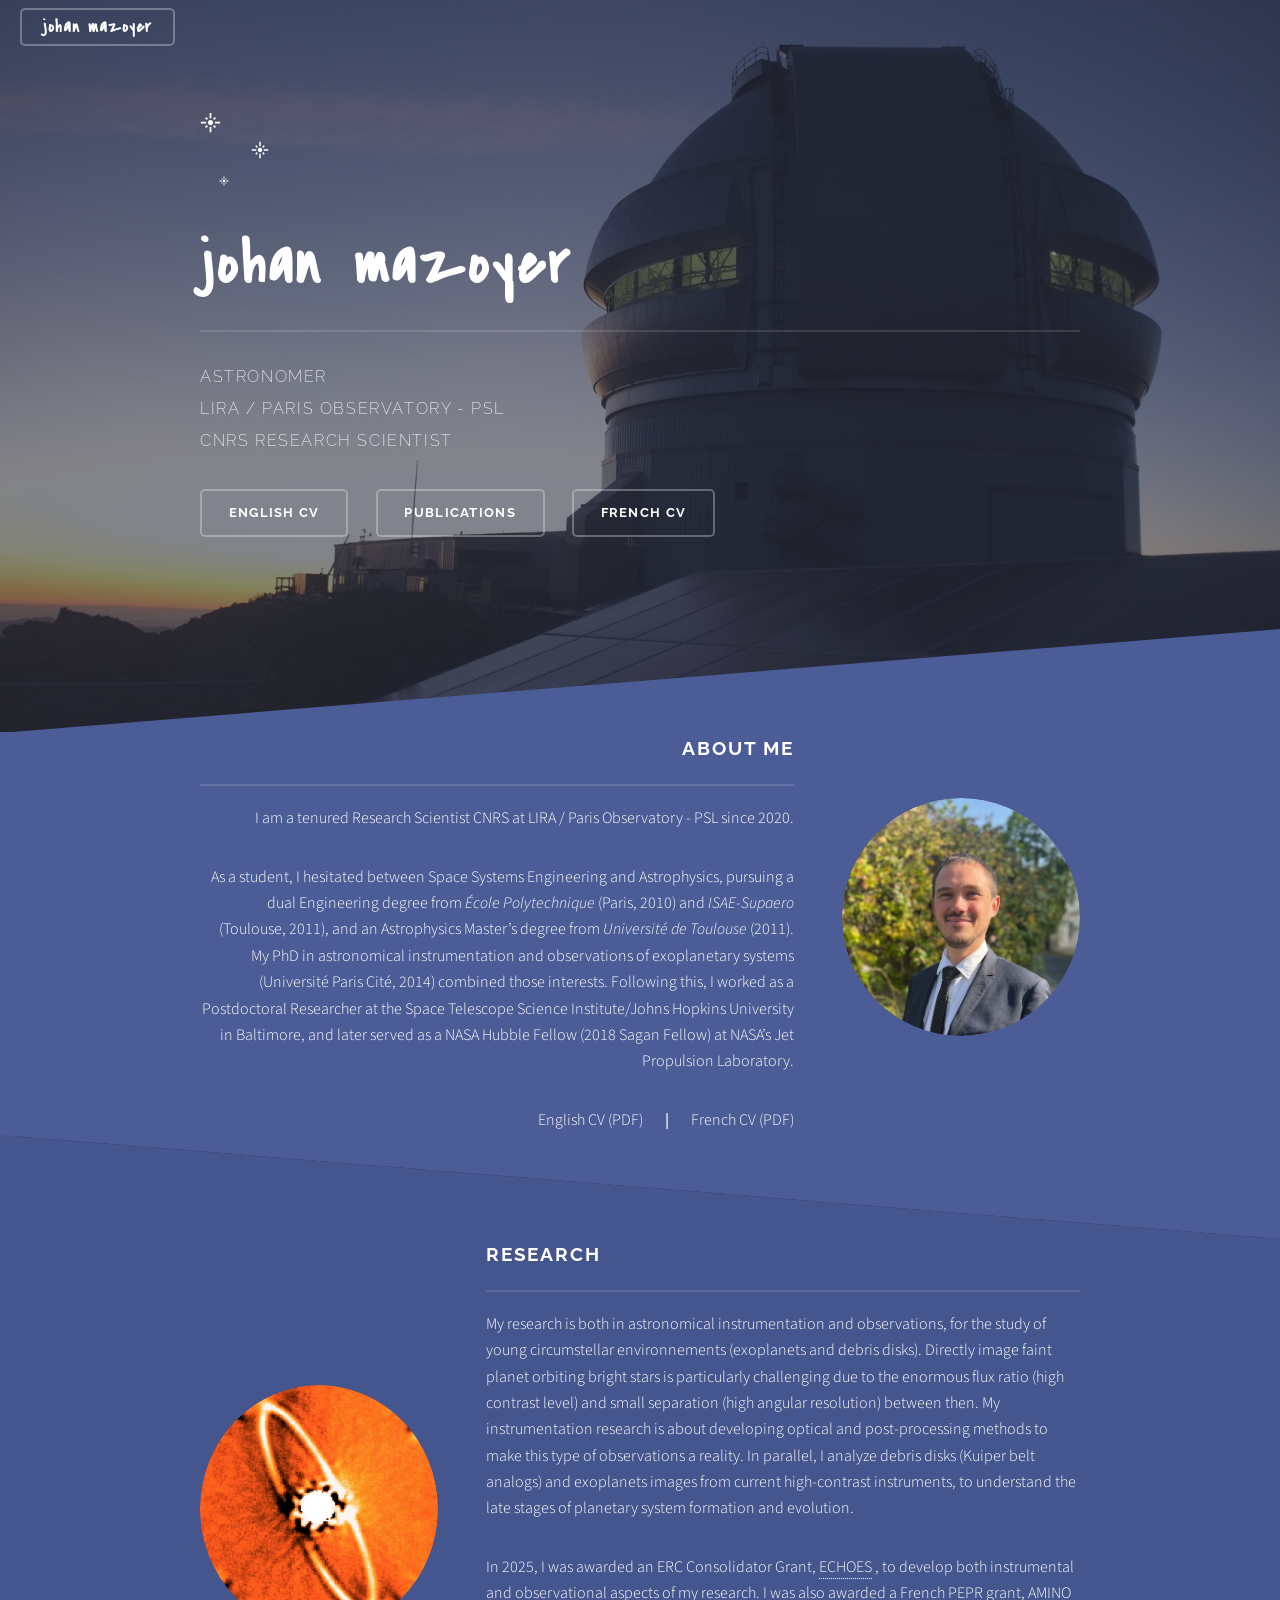
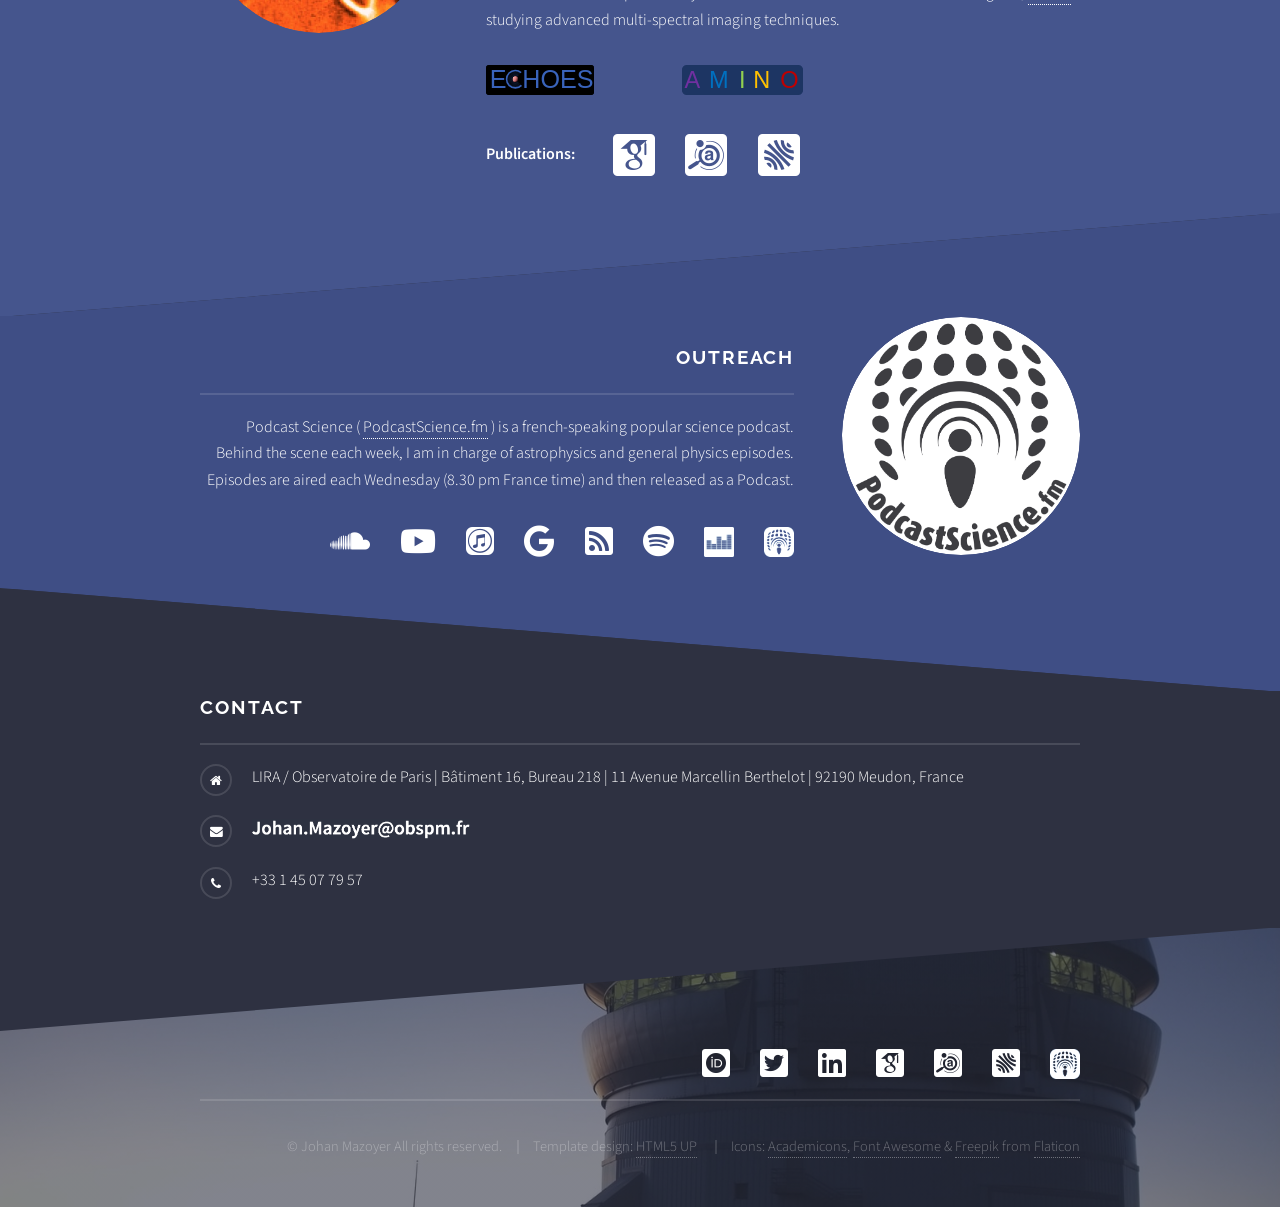
==== index.html @ 1e081226 "update" ====
<!DOCTYPE HTML>
<!--
	Solid State by HTML5 UP
	html5up.net | @ajlkn
	Free for personal and commercial use under the CCA 3.0 license (html5up.net/license)
-->
<html>
	<head>
		<title>Johan's personal page</title>
		<link rel="icon" href="images/icons/disk_icon_nice.png" type="image/x-icon" />
		<meta charset="utf-8" />
		<meta name="viewport" content="width=device-width, initial-scale=1, user-scalable=no" />
		<meta name="description" content="Researcher in astronomy and astronomical instrumentation. CNRS Scientist at Paris Observatory, France" />
		<link rel="stylesheet" href="assets/css/main.css" />
		<noscript><link rel="stylesheet" href="assets/css/noscript.css" /></noscript>

	</head>
	<body class="is-preload">


		<!-- Page Wrapper -->
			<div id="page-wrapper">

				<!-- Header -->
					<header id="header" class="alt">
						<h1><a onclick="topFunction();" class="button"> <sig>Johan Mazoyer</sig> </a></h1>
					</header>

				<!-- Banner -->
					<section id="banner">
						<div class="inner">
							<div class="logo">
								<img src="images/icons/flare.svg" height="21px"></br>
								<span style="display:inline-block; width: 3em;"></span>
								<img src="images/icons/flare.svg" height="18px"></br>
								<span style="display:inline-block; width: 1em;"></span>
								<img src="images/icons/flare.svg" height="10px"></br>
							</div>
							<h2><sig>Johan Mazoyer</sig></h2>
							<p>Astronomer</br>
							LIRA / Paris Observatory - PSL</br>
							CNRS Research Scientist</a>
							</br>
							</br>
							<a href="CV_publi_website/CV_publi_Mazoyer_en.pdf" class="button">English CV</a>
							<span style="display:inline-block; width: 1em;"></span>
							<a href="https://ui.adsabs.harvard.edu/search/fq=%7B!type%3Daqp%20v%3D%24fq_database%7D&fq=%7B!type%3Daqp%20v%3D%24fq_bibstem_facet%7D&fq_bibstem_facet=(*%3A*%20NOT%20bibstem_facet%3A%22AAS%22%20NOT%20bibstem_facet%3A%22EPSC%22%20NOT%20bibstem_facet%3A%22ESS%22%20NOT%20bibstem_facet%3A%22LPICo%22)&fq_database=database%3A%20(astronomy%20or%20physics)&q=pubdate%3A%5B2011-01%20TO%209999-12%5D%20author%3A(%22Mazoyer%2C%20Johan%22)&sort=date%20desc%2C%20bibcode%20desc&p_=0" class="button" target="_blank">Publications</a>
							<span style="display:inline-block; width: 1em;"></span>
							<a href="CV_publi_website/CV_publi_Mazoyer_fr.pdf" class="button">French CV</a>
							</br></br>
							</p>
						</div>
						<div class="arrow"><div id="testappear"><p><i class="fa fa-angle-down fa-2x" aria-hidden="true"></i></p></div></div>
						<!-- <div class="arrow"><i class="fa fa-angle-down fa-2x" aria-hidden="true"></i></div> -->
					</section>

				<!-- Wrapper -->
					<section id="wrapper">

						<!-- One -->
							<section id="one" class="wrapper spotlight style1">
								<div class="inner">
									<div class="image" target="_blank"><img src="images/me.jpg" alt="" /></div>
									<div class="content">
										<h2 class="major">About Me</h2>
										<p>	I am a tenured Research Scientist CNRS at LIRA
											/ Paris Observatory - PSL </em> since 2020. 

										<p> As a student, I hesitated between Space Systems Engineering and Astrophysics, pursuing a dual Engineering degree from <em>École Polytechnique</em> (Paris, 2010) and <em>ISAE-Supaero</em> (Toulouse, 2011), 
											and an Astrophysics Master’s degree from <em>Université de Toulouse</em> (2011).
											My PhD in astronomical instrumentation and observations of exoplanetary systems (Université Paris Cité, 2014) combined those interests. 
											Following this, I worked as a Postdoctoral Researcher at the Space Telescope Science Institute/Johns Hopkins University in Baltimore, 
											and later served as a NASA Hubble Fellow (2018 Sagan Fellow) at NASA’s Jet Propulsion Laboratory.</p>
										</p>
											
										<a href="CV_publi_website/CV_publi_Mazoyer_en.pdf"> English CV (PDF)</a> <span style="display:inline-block; width: 1em;"></span>
										<strong>|</strong>
										<span style="display:inline-block; width: 1em;"></span> <a href="CV_publi_website/CV_publi_Mazoyer_fr.pdf"> French CV (PDF)</a>
										 <!--<a href="CV_publi_website/CV_Mazoyer.pdf" class="special"> English CV (PDF)</a>
										 <a href="CV_publi_website/CV_Mazoyer_FR.pdf" class="special"> French CV (PDF)</a>-->

									</div>
								</div>
							</section>

						<!-- Two -->
							<section id="two" class="wrapper alt spotlight style2">
								<div class="inner">
									<div class="image"><img src="images/hr4796.jpg" alt="" /></div>
									<div class="content">
										<h2 class="major">Research</h2>
										<p>My research is both in astronomical instrumentation and observations, 
											for the study of young circumstellar environnements (exoplanets and debris disks). 
											Directly image faint planet orbiting bright stars is particularly challenging due to the 
										 	enormous flux ratio (high contrast level) and small separation (high angular resolution) between then.
											My instrumentation research is about developing optical and post-processing 
											methods to make this type of observations a reality. In parallel, I analyze debris disks
											(Kuiper belt analogs) and exoplanets images from current high-contrast instruments,
											to understand the late stages of planetary system formation and evolution. </p>

										<p>In 2025, I was awarded an ERC Consolidator Grant, <a href="https://lira.obspm.fr/erc-echoes" target="_blank"><u class="dotted">ECHOES</u></a> , to develop both instrumental and 
											observational aspects of my research. I was also awarded a French PEPR grant, <a href="https://pepr-origins.fr/en/projet/advanced-multi-spectral-imaging-using-novel-wavefront-sensors-with-optical-photon-counting-detectors-amino-2/" target="_blank"><u class="dotted">AMINO</u></a>  studying advanced multi-spectral imaging techniques.</p>
										<p>
										<a href="https://lira.obspm.fr/erc-echoes/" target="_blank">
													<div id="cf">
														<img class="bottom" src="images/icons/echoes_transparent.svg" height="30" />
														<img class="top" src="images/icons/echoes.svg" height="30" />
													</div>
										</a>
										<span style="display:inline-block; width: 10em;"></span>
										<a href="https://pepr-origins.fr/en/projet/advanced-multi-spectral-imaging-using-novel-wavefront-sensors-with-optical-photon-counting-detectors-amino-2/" target="_blank">
													<div id="cf">
														<img class="bottom" src="images/icons/AMINO_transparent.svg" height="30" />
														<img class="top" src="images/icons/AMINO.svg" height="30" />
													</div>
										</a>
										</p>
										<b>Publications:</b>
										<span style="display:inline-block; width: 2em;"></span>
										<a class="ai ai-google-scholar-square ai-3x" style=" vertical-align: middle;"
										href="https://scholar.google.com/citations?hl=en&user=Jks1NsAAAAAJ&pagesize=200&view_op=list_works&sortby=pubdate"
										target="_blank"></a>
										<span style="display:inline-block; width: 1.5em;"></span>
										<a class="ai ai-ads-square ai-3x" style=" vertical-align: middle;"
										href="https://ui.adsabs.harvard.edu/search/fq=%7B!type%3Daqp%20v%3D%24fq_database%7D&fq=%7B!type%3Daqp%20v%3D%24fq_bibstem_facet%7D&fq_bibstem_facet=(*%3A*%20NOT%20bibstem_facet%3A%22AAS%22%20NOT%20bibstem_facet%3A%22EPSC%22%20NOT%20bibstem_facet%3A%22ESS%22%20NOT%20bibstem_facet%3A%22LPICo%22)&fq_database=database%3A%20(astronomy%20or%20physics)&q=pubdate%3A%5B2011-01%20TO%209999-12%5D%20author%3A(%22Mazoyer%2C%20Johan%22)&sort=date%20desc%2C%20bibcode%20desc&p_=0"
										target="_blank"></a>
										<span style="display:inline-block; width: 1.6em;"></span>
										<a class="ai ai-hal-square ai-3x" style=" vertical-align: middle;"
										href="https://cv.hal.science/jmazoyer"
										target="_blank"></a>
										<!-- <a class="fa fa-file-pdf-o fa-3x" style=" vertical-align: middle;"
										href="my_procs.html"
										target="_blank"></a> -->
										</p>
									</div>
								</div>
							</section>

						<!-- Three -->
							<section id="three" class="wrapper spotlight style3">
								<div class="inner">
									<div class="image"><img src="images/round_logo_whitebakgd.png" alt="" /></div>
									<div class="content">
										<h2 class="major">Outreach</h2>
										<p>Podcast Science ( <a href="https://www.podcastscience.fm/" target="_blank"><u class="dotted">PodcastScience.fm</u></a> )
											is a french-speaking popular science podcast.
											Behind the scene each week, I am in charge of
											astrophysics and general physics episodes. Episodes are
											aired each Wednesday (8.30 pm France time) and
											then released as a Podcast. </p>
												<a class="fab fa-soundcloud fa-2x" href="https://soundcloud.com/podcastscience" target="_blank"> </a>
												<div class="horizontalgap"></div>
												<a class="fab fa-youtube fa-2x" href="https://www.youtube.com/user/podcastscience/" target="_blank"> </a>
												<div class="horizontalgap"></div>
												<a class="fab fa-itunes fa-2x" href="https://itunes.apple.com/fr/podcast/podcast-science/id389424805" target="_blank"> </a>
												<div class="horizontalgap"></div>
												<a class="fab fa-google fa-2x" href="https://www.google.com/podcasts?feed=aHR0cDovL2ZlZWRzLmZlZWRidXJuZXIuY29tL1BvZGNhc3RTY2llbmNl" target="_blank"> </a>
												<div class="horizontalgap"></div>
												<a class="fa fa-rss-square fa-2x" href="https://feeds.feedburner.com/PodcastScience" target="_blank"> </a>
												<div class="horizontalgap"></div>
												<a class="fab fa-spotify fa-2x" href="https://open.spotify.com/show/57RdNQvczwmNzfNKZL38BK" target="_blank"> </a>
												<div class="horizontalgap"></div>
												<a href="https://www.deezer.com/us/show/2154172" target="_blank">
													<div id="cf">
														<img class="bottom" src="images/icons/deezer-logo_trans_and_blue.png" height="30" />
														<img class="top" src="images/icons/deezer-logo_trans_and_white.png" height="30" />
													</div>
												</a>
												<div class="horizontalgap"></div>
												<a href="https://www.podcastscience.fm/" target="_blank">
													<div id="cf">
														<img class="bottom" src="images/icons/podcastscience_roundsquare_trans_and_blue.png" height="30" />
														<img class="top" src="images/icons/podcastscience_roundsquare_trans_and_white.png" height="30" />
													</div>
												</a>

									</div>
								</div>
							</section>

						<!-- Four -->
							<section id="four" class="wrapper alt style1">
								<div class="inner">
									<h2 class="major">Contact</h2>
									<ul class="contact">
										<li class="fa-home">
											LIRA / Observatoire de Paris |
											Bâtiment 16, Bureau 218 |
											11 Avenue Marcellin Berthelot |
											92190 Meudon, France
										</li>
										<li class="fa-envelope"><span style="display:inline-block; margin-left: -0.01em; margin-top: 0.28em;">
											<img class="top" src="images/icons/myaddress_obspm.png" height="20" />
										</li>
										<li class="fa-phone" style=" margin-top: 1.2em;">+33 1 45 07 79 57</li>
									</ul>
								</div>
							</section>

					</section>

				<!-- Footer -->
					<section id="footer">
						<div class="inner">
							<div>
								<a class="ai ai-orcid-square ai-2x" href="https://orcid.org/0000-0002-9133-3091" target="_blank"></a>
								<div class="horizontalgap"></div>
								<!-- <a class="ai ai-researchgate-square ai-2x" href="https://www.researchgate.net/profile/Johan_Mazoyer" target="_blank"></a>
								<div class="horizontalgap"></div> -->
								<a class="fab fa-twitter-square fa-2x" href="https://twitter.com/_Dr_Maz_" target="_blank"></a>
								<div class="horizontalgap"></div>
								<a class="fab fa-linkedin fa-2x" href="https://www.linkedin.com/in/johan-mazoyer-b128a328/" target="_blank"></a>
								<div class="horizontalgap"></div>
								<a class="ai ai-google-scholar-square ai-2x" href="https://scholar.google.com/citations?hl=en&user=Jks1NsAAAAAJ&pagesize=200&view_op=list_works&sortby=pubdate" target="_blank"></a>
								<div class="horizontalgap"></div>
								<a class="ai ai-ads-square ai-2x" href="https://ui.adsabs.harvard.edu/search/fq=%7B!type%3Daqp%20v%3D%24fq_database%7D&fq_database=database%3A%20(astronomy%20or%20physics)&q=pubdate%3A%5B2011-01%20TO%209999-12%5D%20author%3A(%22Mazoyer%2C%20Johan%22)&sort=date%20desc%2C%20bibcode%20desc" target="_blank"></a>
								<div class="horizontalgap"></div>
								<a class="ai ai-hal-square ai-2x" href="https://cv.hal.science/jmazoyer" target="_blank"></a>
								<div class="horizontalgap"></div>
								<a href="https://www.podcastscience.fm/" target="_blank">
														<div id="cf">
															<img class="bottom" src="images/icons/podcastscience_roundsquare_trans_and_blue.png" height="30" />
															<img class="top" src="images/icons/podcastscience_roundsquare_trans_and_white.png" height="30" />
														</div>
								</a>
							</div>
							<ul class="copyright">
								<li>&copy; Johan Mazoyer All rights reserved.</li><li>Template design: <a href="https://html5up.net" target="_blank"><u class="dotted">HTML5 UP</u></a></li>
								<li>Icons: <a href="https://jpswalsh.github.io/academicons/" target="_blank"><u class="dotted">Academicons</u></a>,
								<a href="http://fontawesome.io" target="_blank"><u class="dotted">Font Awesome</u></a>  &
								<a href="http://www.freepik.com" target="_blank"><u class="dotted">Freepik</u></a> from <a href="https://www.flaticon.com/" target="_blank"><u class="dotted">Flaticon</u></a></li>

							</ul>
						</div>
					</section>

			</div>

		<!-- Scripts -->
			<script src="assets/js/jquery.min.js"></script>
			<script src="assets/js/jquery.scrollex.min.js"></script>
			<script src="assets/js/browser.min.js"></script>
			<script src="assets/js/breakpoints.min.js"></script>
			<script src="assets/js/util.js"></script>
			<script src="assets/js/main.js"></script>

			<noscript id="deferred-styles">
				<link href='https://fonts.googleapis.com/css?family=Covered+By+Your+Grace' rel='stylesheet' type='text/css'>
				<link href='https://fonts.googleapis.com/css?family=Raleway:200,700|Source+Sans+Pro:300,600,300italic,600italic' rel='stylesheet' type='text/css'>
				<link rel="stylesheet" href="https://use.fontawesome.com/releases/v5.3.1/css/all.css" integrity="sha384-mzrmE5qonljUremFsqc01SB46JvROS7bZs3IO2EmfFsd15uHvIt+Y8vEf7N7fWAU" crossorigin="anonymous">
				<link rel="stylesheet" href="assets/css/academicons.min.css"/>
			</noscript>
			<script>
				var loadDeferredStyles = function() {
				var addStylesNode = document.getElementById("deferred-styles");
				var replacement = document.createElement("div");
				replacement.innerHTML = addStylesNode.textContent;
				document.body.appendChild(replacement);
				addStylesNode.parentElement.removeChild(addStylesNode);
				};
				var raf = window.requestAnimationFrame || window.mozRequestAnimationFrame ||
				window.webkitRequestAnimationFrame || window.msRequestAnimationFrame;
				if (raf) raf(function() { window.setTimeout(loadDeferredStyles, 0); });
				else window.addEventListener('load', loadDeferredStyles);

				$(window).scroll(function(){
    			$(".arrow").css("opacity", 1 - $(window).scrollTop() / 180);
  				//250 is fade pixels
  				});
				$("#testappear p").addClass("load");
		  </script>


	</body>
</html>
---- assets/css/main.css ----
@import url(font-awesome.min.css);

/*
	Solid State by HTML5 UP
	html5up.net | @ajlkn
	Free for personal and commercial use under the CCA 3.0 license (html5up.net/license)
*/

html, body, div, span, applet, object,
iframe, h1, h2, h3, h4, h5, h6, p, blockquote,
pre, a, abbr, acronym, address, big, cite,
code, del, dfn, em, img, ins, kbd, q, s, samp,
small, strike, strong, sub, sup, tt, var, b,
u, i, center, dl, dt, dd, ol, ul, li, fieldset,
form, label, legend, table, caption, tbody,
tfoot, thead, tr, th, td, article, aside,
canvas, details, embed, figure, figcaption,
footer, header, hgroup, menu, nav, output, ruby,
section, summary, time, mark, audio, video {
	margin: 0;
	padding: 0;
	border: 0;
	font-size: 100%;
	font: inherit;
	vertical-align: baseline;}

article, aside, details, figcaption, figure,
footer, header, hgroup, menu, nav, section {
	display: block;}

body {
	line-height: 1;
}

ol, ul {
	list-style: none;
}

blockquote, q {
	quotes: none;
}

	blockquote:before, blockquote:after, q:before, q:after {
		content: '';
		content: none;
	}

table {
	border-collapse: collapse;
	border-spacing: 0;
}

body {
	-webkit-text-size-adjust: none;
}

mark {
	background-color: transparent;
	color: inherit;
}

input::-moz-focus-inner {
	border: 0;
	padding: 0;
}

input, select, textarea {
	-moz-appearance: none;
	-webkit-appearance: none;
	-ms-appearance: none;
	appearance: none;
}

/* Basic */

	@-ms-viewport {
		width: device-width;
	}

	body {
		-ms-overflow-style: scrollbar;
	}

	@media screen and (max-width: 480px) {

		html, body {
			min-width: 320px;
		}

	}

	html {
		box-sizing: border-box;
	}

	*, *:before, *:after {
		box-sizing: inherit;
	}

	body {
		background-color: #2e3141;
		background-image: linear-gradient(to top, rgba(46, 49, 65, 0.6), rgba(46, 49, 65, 0.6)), url("../../images/bg.jpg");
		background-size: auto, cover;
		background-attachment: fixed, fixed;
		background-position: center, center;
	}

		body.is-preload *, body.is-preload *:before, body.is-preload *:after {
			-moz-animation: none !important;
			-webkit-animation: none !important;
			-ms-animation: none !important;
			animation: none !important;
			-moz-transition: none !important;
			-webkit-transition: none !important;
			-ms-transition: none !important;
			transition: none !important;
		}

/* Type */

	body, input, select, textarea {
		color: #ffffff;
		font-family: "Source Sans Pro", Helvetica, sans-serif;
		font-size: 16.5pt;
		font-weight: 300;
		line-height: 1.65;
	}

		@media screen and (max-width: 1680px) {

			body, input, select, textarea {
				font-size: 13pt;
			}

		}

		@media screen and (max-width: 1280px) {

			body, input, select, textarea {
				font-size: 12pt;
			}

		}

		@media screen and (max-width: 980px) {

			body, input, select, textarea {
				font-size: 12pt;
			}

		}

		@media screen and (max-width: 736px) {

			body, input, select, textarea {
				font-size: 12pt;
			}

		}

		@media screen and (max-width: 480px) {

			body, input, select, textarea {
				font-size: 12pt;
			}

		}

	a {
		moz-transition: color 0.2s ease-in-out, border-bottom-color 0.2s ease-in-out;
		-webkit-transition: color 0.2s ease-in-out, border-bottom-color 0.2s ease-in-out;
		-ms-transition: color 0.2s ease-in-out, border-bottom-color 0.2s ease-in-out;
		/*-border-bottom: dotted 1px rgba(255, 255, 255, 0.35);*/
		transition: color 0.2s ease-in-out, border-bottom-color 0.2s ease-in-out;
		color: #ffffff;
		text-decoration: none;
	}
	
		u.dotted{
		border-bottom: dotted 1px;
		text-decoration: none; 
		}
		
		a:hover {
			border-bottom-color: transparent;
			color: #4073a8 !important;
		}

		a.special:not(.button) {
			text-decoration: none;
			border-bottom: 0;
			display: block;
			font-family: Raleway, Helvetica, sans-serif;
			font-size: 0.8em;
			font-weight: 700;
			letter-spacing: 0.1em;
			margin: 0 0 2em 0;
			text-transform: uppercase;
		}

			a.special:not(.button):before {
				-moz-osx-font-smoothing: grayscale;
				-webkit-font-smoothing: antialiased;
				font-family: FontAwesome;
				font-style: normal;
				font-weight: normal;
				text-transform: none !important;
			}

			a.special:not(.button):before {
				-moz-transition: background-color 0.2s ease-in-out;
				-webkit-transition: background-color 0.2s ease-in-out;
				-ms-transition: background-color 0.2s ease-in-out;
				transition: background-color 0.2s ease-in-out;
				border-radius: 100%;
				border: solid 2px rgba(255, 255, 255, 0.125);
				content: '\f0c6';
				display: inline-block;
				font-size: 1.25em;
				height: 2em;
				line-height: 1.65em;
				margin-right: 0.85em;
				text-align: center;
				text-indent: 0.15em;
				vertical-align: middle;
				width: 2em;
			}

			a.special:not(.button):hover:before {
				background-color: rgba(255, 255, 255, 0.025);
			}

			a.special:not(.button):active:before {
				background-color: rgba(255, 255, 255, 0.075);
			}

	strong, b {
		color: #ffffff;
		font-weight: 600;
	}

	em, i {
		font-style: italic;
	}

	p {
		margin: 0 0 2em 0;
	}

	h1, h2, h3, h4, h5, h6 {
		color: #ffffff;
		font-family: Raleway, Helvetica, sans-serif;
		font-weight: 700;
		letter-spacing: 0.1em;
		margin: 0 0 1em 0;
		text-transform: uppercase;
	}

		h1 a, h2 a, h3 a, h4 a, h5 a, h6 a {
			color: inherit;
			text-decoration: none;
			border-bottom: 0;
		}

		h1 span, h2 span, h3 span, h4 span, h5 span, h6 span {
			font-weight: 200;
		}

		h1.major, h2.major, h3.major, h4.major, h5.major, h6.major {
			padding-bottom: 1em;
			border-bottom: solid 2px rgba(255, 255, 255, 0.125);
		}

	h2 {
		font-size: 1.2em;
	}

	h3 {
		font-size: 0.9em;
	}

	h4 {
		font-size: 0.7em;
	}

	h5 {
		font-size: 0.7em;
	}

	h6 {
		font-size: 0.7em;
	}
	
sig {
  text-transform: lowercase;
  font-family: 'Covered By Your Grace', cursive;
  font-size: 1.7em;
  -moz-osx-font-smoothing: grayscale;
  -webkit-font-smoothing: antialiased;
}

	@media screen and (max-width: 736px) {

		h2 {
			font-size: 1em;
		}

		h3 {
			font-size: 0.8em;
		}

	}

	sub {
		font-size: 0.8em;
		position: relative;
		top: 0.5em;
	}

	sup {
		font-size: 0.8em;
		position: relative;
		top: -0.5em;
	}

	blockquote {
		border-left: solid 4px rgba(255, 255, 255, 0.125);
		font-style: italic;
		margin: 0 0 2em 0;
		padding: 0.5em 0 0.5em 2em;
	}

	code {
		background: rgba(255, 255, 255, 0.025);
		border-radius: 5px;
		border: solid 2px rgba(255, 255, 255, 0.125);
		font-family: "Courier New", monospace;
		font-size: 0.9em;
		margin: 0 0.25em;
		padding: 0.25em 0.65em;
	}

	pre {
		-webkit-overflow-scrolling: touch;
		font-family: "Courier New", monospace;
		font-size: 0.9em;
		margin: 0 0 2em 0;
	}

		pre code {
			display: block;
			line-height: 1.75em;
			padding: 1em 1.5em;
			overflow-x: auto;
		}

	hr {
		border: 0;
		border-bottom: solid 2px rgba(255, 255, 255, 0.125);
		margin: 2.5em 0;
	}

		hr.major {
			margin: 4em 0;
		}

	.align-left {
		text-align: left;
	}

	.align-center {
		text-align: center;
	}

	.align-right {
		text-align: right;
	}

/* Row */

	.row {
		display: flex;
		flex-wrap: wrap;
		box-sizing: border-box;
		align-items: stretch;
	}

		.row > * {
			box-sizing: border-box;
		}

		.row.gtr-uniform > * > :last-child {
			margin-bottom: 0;
		}

		.row.aln-left {
			justify-content: flex-start;
		}

		.row.aln-center {
			justify-content: center;
		}

		.row.aln-right {
			justify-content: flex-end;
		}

		.row.aln-top {
			align-items: flex-start;
		}

		.row.aln-middle {
			align-items: center;
		}

		.row.aln-bottom {
			align-items: flex-end;
		}

		.row > .imp {
			order: -1;
		}

		.row > .col-1 {
			width: 8.3333333333%;
		}

		.row > .off-1 {
			margin-left: 8.3333333333%;
		}

		.row > .col-2 {
			width: 16.6666666667%;
		}

		.row > .off-2 {
			margin-left: 16.6666666667%;
		}

		.row > .col-3 {
			width: 25%;
		}

		.row > .off-3 {
			margin-left: 25%;
		}

		.row > .col-4 {
			width: 33.3333333333%;
		}

		.row > .off-4 {
			margin-left: 33.3333333333%;
		}

		.row > .col-5 {
			width: 41.6666666667%;
		}

		.row > .off-5 {
			margin-left: 41.6666666667%;
		}

		.row > .col-6 {
			width: 50%;
		}

		.row > .off-6 {
			margin-left: 50%;
		}

		.row > .col-7 {
			width: 58.3333333333%;
		}

		.row > .off-7 {
			margin-left: 58.3333333333%;
		}

		.row > .col-8 {
			width: 66.6666666667%;
		}

		.row > .off-8 {
			margin-left: 66.6666666667%;
		}

		.row > .col-9 {
			width: 75%;
		}

		.row > .off-9 {
			margin-left: 75%;
		}

		.row > .col-10 {
			width: 83.3333333333%;
		}

		.row > .off-10 {
			margin-left: 83.3333333333%;
		}

		.row > .col-11 {
			width: 91.6666666667%;
		}

		.row > .off-11 {
			margin-left: 91.6666666667%;
		}

		.row > .col-12 {
			width: 100%;
		}

		.row > .off-12 {
			margin-left: 100%;
		}

		.row.gtr-0 {
			margin-top: 0;
			margin-left: 0em;
		}

			.row.gtr-0 > * {
				padding: 0 0 0 0em;
			}

			.row.gtr-0.gtr-uniform {
				margin-top: 0em;
			}

				.row.gtr-0.gtr-uniform > * {
					padding-top: 0em;
				}

		.row.gtr-25 {
			margin-top: 0;
			margin-left: -0.4375em;
		}

			.row.gtr-25 > * {
				padding: 0 0 0 0.4375em;
			}

			.row.gtr-25.gtr-uniform {
				margin-top: -0.4375em;
			}

				.row.gtr-25.gtr-uniform > * {
					padding-top: 0.4375em;
				}

		.row.gtr-50 {
			margin-top: 0;
			margin-left: -0.875em;
		}

			.row.gtr-50 > * {
				padding: 0 0 0 0.875em;
			}

			.row.gtr-50.gtr-uniform {
				margin-top: -0.875em;
			}

				.row.gtr-50.gtr-uniform > * {
					padding-top: 0.875em;
				}

		.row {
			margin-top: 0;
			margin-left: -1.75em;
		}

			.row > * {
				padding: 0 0 0 1.75em;
			}

			.row.gtr-uniform {
				margin-top: -1.75em;
			}

				.row.gtr-uniform > * {
					padding-top: 1.75em;
				}

		.row.gtr-150 {
			margin-top: 0;
			margin-left: -2.625em;
		}

			.row.gtr-150 > * {
				padding: 0 0 0 2.625em;
			}

			.row.gtr-150.gtr-uniform {
				margin-top: -2.625em;
			}

				.row.gtr-150.gtr-uniform > * {
					padding-top: 2.625em;
				}

		.row.gtr-200 {
			margin-top: 0;
			margin-left: -3.5em;
		}

			.row.gtr-200 > * {
				padding: 0 0 0 3.5em;
			}

			.row.gtr-200.gtr-uniform {
				margin-top: -3.5em;
			}

				.row.gtr-200.gtr-uniform > * {
					padding-top: 3.5em;
				}

		@media screen and (max-width: 1680px) {

			.row {
				display: flex;
				flex-wrap: wrap;
				box-sizing: border-box;
				align-items: stretch;
			}

				.row > * {
					box-sizing: border-box;
				}

				.row.gtr-uniform > * > :last-child {
					margin-bottom: 0;
				}

				.row.aln-left {
					justify-content: flex-start;
				}

				.row.aln-center {
					justify-content: center;
				}

				.row.aln-right {
					justify-content: flex-end;
				}

				.row.aln-top {
					align-items: flex-start;
				}

				.row.aln-middle {
					align-items: center;
				}

				.row.aln-bottom {
					align-items: flex-end;
				}

				.row > .imp-xlarge {
					order: -1;
				}

				.row > .col-1-xlarge {
					width: 8.3333333333%;
				}

				.row > .off-1-xlarge {
					margin-left: 8.3333333333%;
				}

				.row > .col-2-xlarge {
					width: 16.6666666667%;
				}

				.row > .off-2-xlarge {
					margin-left: 16.6666666667%;
				}

				.row > .col-3-xlarge {
					width: 25%;
				}

				.row > .off-3-xlarge {
					margin-left: 25%;
				}

				.row > .col-4-xlarge {
					width: 33.3333333333%;
				}

				.row > .off-4-xlarge {
					margin-left: 33.3333333333%;
				}

				.row > .col-5-xlarge {
					width: 41.6666666667%;
				}

				.row > .off-5-xlarge {
					margin-left: 41.6666666667%;
				}

				.row > .col-6-xlarge {
					width: 50%;
				}

				.row > .off-6-xlarge {
					margin-left: 50%;
				}

				.row > .col-7-xlarge {
					width: 58.3333333333%;
				}

				.row > .off-7-xlarge {
					margin-left: 58.3333333333%;
				}

				.row > .col-8-xlarge {
					width: 66.6666666667%;
				}

				.row > .off-8-xlarge {
					margin-left: 66.6666666667%;
				}

				.row > .col-9-xlarge {
					width: 75%;
				}

				.row > .off-9-xlarge {
					margin-left: 75%;
				}

				.row > .col-10-xlarge {
					width: 83.3333333333%;
				}

				.row > .off-10-xlarge {
					margin-left: 83.3333333333%;
				}

				.row > .col-11-xlarge {
					width: 91.6666666667%;
				}

				.row > .off-11-xlarge {
					margin-left: 91.6666666667%;
				}

				.row > .col-12-xlarge {
					width: 100%;
				}

				.row > .off-12-xlarge {
					margin-left: 100%;
				}

				.row.gtr-0 {
					margin-top: 0;
					margin-left: 0em;
				}

					.row.gtr-0 > * {
						padding: 0 0 0 0em;
					}

					.row.gtr-0.gtr-uniform {
						margin-top: 0em;
					}

						.row.gtr-0.gtr-uniform > * {
							padding-top: 0em;
						}

				.row.gtr-25 {
					margin-top: 0;
					margin-left: -0.4375em;
				}

					.row.gtr-25 > * {
						padding: 0 0 0 0.4375em;
					}

					.row.gtr-25.gtr-uniform {
						margin-top: -0.4375em;
					}

						.row.gtr-25.gtr-uniform > * {
							padding-top: 0.4375em;
						}

				.row.gtr-50 {
					margin-top: 0;
					margin-left: -0.875em;
				}

					.row.gtr-50 > * {
						padding: 0 0 0 0.875em;
					}

					.row.gtr-50.gtr-uniform {
						margin-top: -0.875em;
					}

						.row.gtr-50.gtr-uniform > * {
							padding-top: 0.875em;
						}

				.row {
					margin-top: 0;
					margin-left: -1.75em;
				}

					.row > * {
						padding: 0 0 0 1.75em;
					}

					.row.gtr-uniform {
						margin-top: -1.75em;
					}

						.row.gtr-uniform > * {
							padding-top: 1.75em;
						}

				.row.gtr-150 {
					margin-top: 0;
					margin-left: -2.625em;
				}

					.row.gtr-150 > * {
						padding: 0 0 0 2.625em;
					}

					.row.gtr-150.gtr-uniform {
						margin-top: -2.625em;
					}

						.row.gtr-150.gtr-uniform > * {
							padding-top: 2.625em;
						}

				.row.gtr-200 {
					margin-top: 0;
					margin-left: -3.5em;
				}

					.row.gtr-200 > * {
						padding: 0 0 0 3.5em;
					}

					.row.gtr-200.gtr-uniform {
						margin-top: -3.5em;
					}

						.row.gtr-200.gtr-uniform > * {
							padding-top: 3.5em;
						}

		}

		@media screen and (max-width: 1280px) {

			.row {
				display: flex;
				flex-wrap: wrap;
				box-sizing: border-box;
				align-items: stretch;
			}

				.row > * {
					box-sizing: border-box;
				}

				.row.gtr-uniform > * > :last-child {
					margin-bottom: 0;
				}

				.row.aln-left {
					justify-content: flex-start;
				}

				.row.aln-center {
					justify-content: center;
				}

				.row.aln-right {
					justify-content: flex-end;
				}

				.row.aln-top {
					align-items: flex-start;
				}

				.row.aln-middle {
					align-items: center;
				}

				.row.aln-bottom {
					align-items: flex-end;
				}

				.row > .imp-large {
					order: -1;
				}

				.row > .col-1-large {
					width: 8.3333333333%;
				}

				.row > .off-1-large {
					margin-left: 8.3333333333%;
				}

				.row > .col-2-large {
					width: 16.6666666667%;
				}

				.row > .off-2-large {
					margin-left: 16.6666666667%;
				}

				.row > .col-3-large {
					width: 25%;
				}

				.row > .off-3-large {
					margin-left: 25%;
				}

				.row > .col-4-large {
					width: 33.3333333333%;
				}

				.row > .off-4-large {
					margin-left: 33.3333333333%;
				}

				.row > .col-5-large {
					width: 41.6666666667%;
				}

				.row > .off-5-large {
					margin-left: 41.6666666667%;
				}

				.row > .col-6-large {
					width: 50%;
				}

				.row > .off-6-large {
					margin-left: 50%;
				}

				.row > .col-7-large {
					width: 58.3333333333%;
				}

				.row > .off-7-large {
					margin-left: 58.3333333333%;
				}

				.row > .col-8-large {
					width: 66.6666666667%;
				}

				.row > .off-8-large {
					margin-left: 66.6666666667%;
				}

				.row > .col-9-large {
					width: 75%;
				}

				.row > .off-9-large {
					margin-left: 75%;
				}

				.row > .col-10-large {
					width: 83.3333333333%;
				}

				.row > .off-10-large {
					margin-left: 83.3333333333%;
				}

				.row > .col-11-large {
					width: 91.6666666667%;
				}

				.row > .off-11-large {
					margin-left: 91.6666666667%;
				}

				.row > .col-12-large {
					width: 100%;
				}

				.row > .off-12-large {
					margin-left: 100%;
				}

				.row.gtr-0 {
					margin-top: 0;
					margin-left: 0em;
				}

					.row.gtr-0 > * {
						padding: 0 0 0 0em;
					}

					.row.gtr-0.gtr-uniform {
						margin-top: 0em;
					}

						.row.gtr-0.gtr-uniform > * {
							padding-top: 0em;
						}

				.row.gtr-25 {
					margin-top: 0;
					margin-left: -0.4375em;
				}

					.row.gtr-25 > * {
						padding: 0 0 0 0.4375em;
					}

					.row.gtr-25.gtr-uniform {
						margin-top: -0.4375em;
					}

						.row.gtr-25.gtr-uniform > * {
							padding-top: 0.4375em;
						}

				.row.gtr-50 {
					margin-top: 0;
					margin-left: -0.875em;
				}

					.row.gtr-50 > * {
						padding: 0 0 0 0.875em;
					}

					.row.gtr-50.gtr-uniform {
						margin-top: -0.875em;
					}

						.row.gtr-50.gtr-uniform > * {
							padding-top: 0.875em;
						}

				.row {
					margin-top: 0;
					margin-left: -1.75em;
				}

					.row > * {
						padding: 0 0 0 1.75em;
					}

					.row.gtr-uniform {
						margin-top: -1.75em;
					}

						.row.gtr-uniform > * {
							padding-top: 1.75em;
						}

				.row.gtr-150 {
					margin-top: 0;
					margin-left: -2.625em;
				}

					.row.gtr-150 > * {
						padding: 0 0 0 2.625em;
					}

					.row.gtr-150.gtr-uniform {
						margin-top: -2.625em;
					}

						.row.gtr-150.gtr-uniform > * {
							padding-top: 2.625em;
						}

				.row.gtr-200 {
					margin-top: 0;
					margin-left: -3.5em;
				}

					.row.gtr-200 > * {
						padding: 0 0 0 3.5em;
					}

					.row.gtr-200.gtr-uniform {
						margin-top: -3.5em;
					}

						.row.gtr-200.gtr-uniform > * {
							padding-top: 3.5em;
						}

		}

		@media screen and (max-width: 980px) {

			.row {
				display: flex;
				flex-wrap: wrap;
				box-sizing: border-box;
				align-items: stretch;
			}

				.row > * {
					box-sizing: border-box;
				}

				.row.gtr-uniform > * > :last-child {
					margin-bottom: 0;
				}

				.row.aln-left {
					justify-content: flex-start;
				}

				.row.aln-center {
					justify-content: center;
				}

				.row.aln-right {
					justify-content: flex-end;
				}

				.row.aln-top {
					align-items: flex-start;
				}

				.row.aln-middle {
					align-items: center;
				}

				.row.aln-bottom {
					align-items: flex-end;
				}

				.row > .imp-medium {
					order: -1;
				}

				.row > .col-1-medium {
					width: 8.3333333333%;
				}

				.row > .off-1-medium {
					margin-left: 8.3333333333%;
				}

				.row > .col-2-medium {
					width: 16.6666666667%;
				}

				.row > .off-2-medium {
					margin-left: 16.6666666667%;
				}

				.row > .col-3-medium {
					width: 25%;
				}

				.row > .off-3-medium {
					margin-left: 25%;
				}

				.row > .col-4-medium {
					width: 33.3333333333%;
				}

				.row > .off-4-medium {
					margin-left: 33.3333333333%;
				}

				.row > .col-5-medium {
					width: 41.6666666667%;
				}

				.row > .off-5-medium {
					margin-left: 41.6666666667%;
				}

				.row > .col-6-medium {
					width: 50%;
				}

				.row > .off-6-medium {
					margin-left: 50%;
				}

				.row > .col-7-medium {
					width: 58.3333333333%;
				}

				.row > .off-7-medium {
					margin-left: 58.3333333333%;
				}

				.row > .col-8-medium {
					width: 66.6666666667%;
				}

				.row > .off-8-medium {
					margin-left: 66.6666666667%;
				}

				.row > .col-9-medium {
					width: 75%;
				}

				.row > .off-9-medium {
					margin-left: 75%;
				}

				.row > .col-10-medium {
					width: 83.3333333333%;
				}

				.row > .off-10-medium {
					margin-left: 83.3333333333%;
				}

				.row > .col-11-medium {
					width: 91.6666666667%;
				}

				.row > .off-11-medium {
					margin-left: 91.6666666667%;
				}

				.row > .col-12-medium {
					width: 100%;
				}

				.row > .off-12-medium {
					margin-left: 100%;
				}

				.row.gtr-0 {
					margin-top: 0;
					margin-left: 0em;
				}

					.row.gtr-0 > * {
						padding: 0 0 0 0em;
					}

					.row.gtr-0.gtr-uniform {
						margin-top: 0em;
					}

						.row.gtr-0.gtr-uniform > * {
							padding-top: 0em;
						}

				.row.gtr-25 {
					margin-top: 0;
					margin-left: -0.4375em;
				}

					.row.gtr-25 > * {
						padding: 0 0 0 0.4375em;
					}

					.row.gtr-25.gtr-uniform {
						margin-top: -0.4375em;
					}

						.row.gtr-25.gtr-uniform > * {
							padding-top: 0.4375em;
						}

				.row.gtr-50 {
					margin-top: 0;
					margin-left: -0.875em;
				}

					.row.gtr-50 > * {
						padding: 0 0 0 0.875em;
					}

					.row.gtr-50.gtr-uniform {
						margin-top: -0.875em;
					}

						.row.gtr-50.gtr-uniform > * {
							padding-top: 0.875em;
						}

				.row {
					margin-top: 0;
					margin-left: -1.75em;
				}

					.row > * {
						padding: 0 0 0 1.75em;
					}

					.row.gtr-uniform {
						margin-top: -1.75em;
					}

						.row.gtr-uniform > * {
							padding-top: 1.75em;
						}

				.row.gtr-150 {
					margin-top: 0;
					margin-left: -2.625em;
				}

					.row.gtr-150 > * {
						padding: 0 0 0 2.625em;
					}

					.row.gtr-150.gtr-uniform {
						margin-top: -2.625em;
					}

						.row.gtr-150.gtr-uniform > * {
							padding-top: 2.625em;
						}

				.row.gtr-200 {
					margin-top: 0;
					margin-left: -3.5em;
				}

					.row.gtr-200 > * {
						padding: 0 0 0 3.5em;
					}

					.row.gtr-200.gtr-uniform {
						margin-top: -3.5em;
					}

						.row.gtr-200.gtr-uniform > * {
							padding-top: 3.5em;
						}

		}

		@media screen and (max-width: 736px) {

			.row {
				display: flex;
				flex-wrap: wrap;
				box-sizing: border-box;
				align-items: stretch;
			}

				.row > * {
					box-sizing: border-box;
				}

				.row.gtr-uniform > * > :last-child {
					margin-bottom: 0;
				}

				.row.aln-left {
					justify-content: flex-start;
				}

				.row.aln-center {
					justify-content: center;
				}

				.row.aln-right {
					justify-content: flex-end;
				}

				.row.aln-top {
					align-items: flex-start;
				}

				.row.aln-middle {
					align-items: center;
				}

				.row.aln-bottom {
					align-items: flex-end;
				}

				.row > .imp-small {
					order: -1;
				}

				.row > .col-1-small {
					width: 8.3333333333%;
				}

				.row > .off-1-small {
					margin-left: 8.3333333333%;
				}

				.row > .col-2-small {
					width: 16.6666666667%;
				}

				.row > .off-2-small {
					margin-left: 16.6666666667%;
				}

				.row > .col-3-small {
					width: 25%;
				}

				.row > .off-3-small {
					margin-left: 25%;
				}

				.row > .col-4-small {
					width: 33.3333333333%;
				}

				.row > .off-4-small {
					margin-left: 33.3333333333%;
				}

				.row > .col-5-small {
					width: 41.6666666667%;
				}

				.row > .off-5-small {
					margin-left: 41.6666666667%;
				}

				.row > .col-6-small {
					width: 50%;
				}

				.row > .off-6-small {
					margin-left: 50%;
				}

				.row > .col-7-small {
					width: 58.3333333333%;
				}

				.row > .off-7-small {
					margin-left: 58.3333333333%;
				}

				.row > .col-8-small {
					width: 66.6666666667%;
				}

				.row > .off-8-small {
					margin-left: 66.6666666667%;
				}

				.row > .col-9-small {
					width: 75%;
				}

				.row > .off-9-small {
					margin-left: 75%;
				}

				.row > .col-10-small {
					width: 83.3333333333%;
				}

				.row > .off-10-small {
					margin-left: 83.3333333333%;
				}

				.row > .col-11-small {
					width: 91.6666666667%;
				}

				.row > .off-11-small {
					margin-left: 91.6666666667%;
				}

				.row > .col-12-small {
					width: 100%;
				}

				.row > .off-12-small {
					margin-left: 100%;
				}

				.row.gtr-0 {
					margin-top: 0;
					margin-left: 0em;
				}

					.row.gtr-0 > * {
						padding: 0 0 0 0em;
					}

					.row.gtr-0.gtr-uniform {
						margin-top: 0em;
					}

						.row.gtr-0.gtr-uniform > * {
							padding-top: 0em;
						}

				.row.gtr-25 {
					margin-top: 0;
					margin-left: -0.3125em;
				}

					.row.gtr-25 > * {
						padding: 0 0 0 0.3125em;
					}

					.row.gtr-25.gtr-uniform {
						margin-top: -0.3125em;
					}

						.row.gtr-25.gtr-uniform > * {
							padding-top: 0.3125em;
						}

				.row.gtr-50 {
					margin-top: 0;
					margin-left: -0.625em;
				}

					.row.gtr-50 > * {
						padding: 0 0 0 0.625em;
					}

					.row.gtr-50.gtr-uniform {
						margin-top: -0.625em;
					}

						.row.gtr-50.gtr-uniform > * {
							padding-top: 0.625em;
						}

				.row {
					margin-top: 0;
					margin-left: -1.25em;
				}

					.row > * {
						padding: 0 0 0 1.25em;
					}

					.row.gtr-uniform {
						margin-top: -1.25em;
					}

						.row.gtr-uniform > * {
							padding-top: 1.25em;
						}

				.row.gtr-150 {
					margin-top: 0;
					margin-left: -1.875em;
				}

					.row.gtr-150 > * {
						padding: 0 0 0 1.875em;
					}

					.row.gtr-150.gtr-uniform {
						margin-top: -1.875em;
					}

						.row.gtr-150.gtr-uniform > * {
							padding-top: 1.875em;
						}

				.row.gtr-200 {
					margin-top: 0;
					margin-left: -2.5em;
				}

					.row.gtr-200 > * {
						padding: 0 0 0 2.5em;
					}

					.row.gtr-200.gtr-uniform {
						margin-top: -2.5em;
					}

						.row.gtr-200.gtr-uniform > * {
							padding-top: 2.5em;
						}

		}

		@media screen and (max-width: 480px) {

			.row {
				display: flex;
				flex-wrap: wrap;
				box-sizing: border-box;
				align-items: stretch;
			}

				.row > * {
					box-sizing: border-box;
				}

				.row.gtr-uniform > * > :last-child {
					margin-bottom: 0;
				}

				.row.aln-left {
					justify-content: flex-start;
				}

				.row.aln-center {
					justify-content: center;
				}

				.row.aln-right {
					justify-content: flex-end;
				}

				.row.aln-top {
					align-items: flex-start;
				}

				.row.aln-middle {
					align-items: center;
				}

				.row.aln-bottom {
					align-items: flex-end;
				}

				.row > .imp-xsmall {
					order: -1;
				}

				.row > .col-1-xsmall {
					width: 8.3333333333%;
				}

				.row > .off-1-xsmall {
					margin-left: 8.3333333333%;
				}

				.row > .col-2-xsmall {
					width: 16.6666666667%;
				}

				.row > .off-2-xsmall {
					margin-left: 16.6666666667%;
				}

				.row > .col-3-xsmall {
					width: 25%;
				}

				.row > .off-3-xsmall {
					margin-left: 25%;
				}

				.row > .col-4-xsmall {
					width: 33.3333333333%;
				}

				.row > .off-4-xsmall {
					margin-left: 33.3333333333%;
				}

				.row > .col-5-xsmall {
					width: 41.6666666667%;
				}

				.row > .off-5-xsmall {
					margin-left: 41.6666666667%;
				}

				.row > .col-6-xsmall {
					width: 50%;
				}

				.row > .off-6-xsmall {
					margin-left: 50%;
				}

				.row > .col-7-xsmall {
					width: 58.3333333333%;
				}

				.row > .off-7-xsmall {
					margin-left: 58.3333333333%;
				}

				.row > .col-8-xsmall {
					width: 66.6666666667%;
				}

				.row > .off-8-xsmall {
					margin-left: 66.6666666667%;
				}

				.row > .col-9-xsmall {
					width: 75%;
				}

				.row > .off-9-xsmall {
					margin-left: 75%;
				}

				.row > .col-10-xsmall {
					width: 83.3333333333%;
				}

				.row > .off-10-xsmall {
					margin-left: 83.3333333333%;
				}

				.row > .col-11-xsmall {
					width: 91.6666666667%;
				}

				.row > .off-11-xsmall {
					margin-left: 91.6666666667%;
				}

				.row > .col-12-xsmall {
					width: 100%;
				}

				.row > .off-12-xsmall {
					margin-left: 100%;
				}

				.row.gtr-0 {
					margin-top: 0;
					margin-left: 0em;
				}

					.row.gtr-0 > * {
						padding: 0 0 0 0em;
					}

					.row.gtr-0.gtr-uniform {
						margin-top: 0em;
					}

						.row.gtr-0.gtr-uniform > * {
							padding-top: 0em;
						}

				.row.gtr-25 {
					margin-top: 0;
					margin-left: -0.3125em;
				}

					.row.gtr-25 > * {
						padding: 0 0 0 0.3125em;
					}

					.row.gtr-25.gtr-uniform {
						margin-top: -0.3125em;
					}

						.row.gtr-25.gtr-uniform > * {
							padding-top: 0.3125em;
						}

				.row.gtr-50 {
					margin-top: 0;
					margin-left: -0.625em;
				}

					.row.gtr-50 > * {
						padding: 0 0 0 0.625em;
					}

					.row.gtr-50.gtr-uniform {
						margin-top: -0.625em;
					}

						.row.gtr-50.gtr-uniform > * {
							padding-top: 0.625em;
						}

				.row {
					margin-top: 0;
					margin-left: -1.25em;
				}

					.row > * {
						padding: 0 0 0 1.25em;
					}

					.row.gtr-uniform {
						margin-top: -1.25em;
					}

						.row.gtr-uniform > * {
							padding-top: 1.25em;
						}

				.row.gtr-150 {
					margin-top: 0;
					margin-left: -1.875em;
				}

					.row.gtr-150 > * {
						padding: 0 0 0 1.875em;
					}

					.row.gtr-150.gtr-uniform {
						margin-top: -1.875em;
					}

						.row.gtr-150.gtr-uniform > * {
							padding-top: 1.875em;
						}

				.row.gtr-200 {
					margin-top: 0;
					margin-left: -2.5em;
				}

					.row.gtr-200 > * {
						padding: 0 0 0 2.5em;
					}

					.row.gtr-200.gtr-uniform {
						margin-top: -2.5em;
					}

						.row.gtr-200.gtr-uniform > * {
							padding-top: 2.5em;
						}

		}

		@media screen and (max-width: 360px) {

			.row {
				display: flex;
				flex-wrap: wrap;
				box-sizing: border-box;
				align-items: stretch;
			}

				.row > * {
					box-sizing: border-box;
				}

				.row.gtr-uniform > * > :last-child {
					margin-bottom: 0;
				}

				.row.aln-left {
					justify-content: flex-start;
				}

				.row.aln-center {
					justify-content: center;
				}

				.row.aln-right {
					justify-content: flex-end;
				}

				.row.aln-top {
					align-items: flex-start;
				}

				.row.aln-middle {
					align-items: center;
				}

				.row.aln-bottom {
					align-items: flex-end;
				}

				.row > .imp-xxsmall {
					order: -1;
				}

				.row > .col-1-xxsmall {
					width: 8.3333333333%;
				}

				.row > .off-1-xxsmall {
					margin-left: 8.3333333333%;
				}

				.row > .col-2-xxsmall {
					width: 16.6666666667%;
				}

				.row > .off-2-xxsmall {
					margin-left: 16.6666666667%;
				}

				.row > .col-3-xxsmall {
					width: 25%;
				}

				.row > .off-3-xxsmall {
					margin-left: 25%;
				}

				.row > .col-4-xxsmall {
					width: 33.3333333333%;
				}

				.row > .off-4-xxsmall {
					margin-left: 33.3333333333%;
				}

				.row > .col-5-xxsmall {
					width: 41.6666666667%;
				}

				.row > .off-5-xxsmall {
					margin-left: 41.6666666667%;
				}

				.row > .col-6-xxsmall {
					width: 50%;
				}

				.row > .off-6-xxsmall {
					margin-left: 50%;
				}

				.row > .col-7-xxsmall {
					width: 58.3333333333%;
				}

				.row > .off-7-xxsmall {
					margin-left: 58.3333333333%;
				}

				.row > .col-8-xxsmall {
					width: 66.6666666667%;
				}

				.row > .off-8-xxsmall {
					margin-left: 66.6666666667%;
				}

				.row > .col-9-xxsmall {
					width: 75%;
				}

				.row > .off-9-xxsmall {
					margin-left: 75%;
				}

				.row > .col-10-xxsmall {
					width: 83.3333333333%;
				}

				.row > .off-10-xxsmall {
					margin-left: 83.3333333333%;
				}

				.row > .col-11-xxsmall {
					width: 91.6666666667%;
				}

				.row > .off-11-xxsmall {
					margin-left: 91.6666666667%;
				}

				.row > .col-12-xxsmall {
					width: 100%;
				}

				.row > .off-12-xxsmall {
					margin-left: 100%;
				}

				.row.gtr-0 {
					margin-top: 0;
					margin-left: 0em;
				}

					.row.gtr-0 > * {
						padding: 0 0 0 0em;
					}

					.row.gtr-0.gtr-uniform {
						margin-top: 0em;
					}

						.row.gtr-0.gtr-uniform > * {
							padding-top: 0em;
						}

				.row.gtr-25 {
					margin-top: 0;
					margin-left: -0.3125em;
				}

					.row.gtr-25 > * {
						padding: 0 0 0 0.3125em;
					}

					.row.gtr-25.gtr-uniform {
						margin-top: -0.3125em;
					}

						.row.gtr-25.gtr-uniform > * {
							padding-top: 0.3125em;
						}

				.row.gtr-50 {
					margin-top: 0;
					margin-left: -0.625em;
				}

					.row.gtr-50 > * {
						padding: 0 0 0 0.625em;
					}

					.row.gtr-50.gtr-uniform {
						margin-top: -0.625em;
					}

						.row.gtr-50.gtr-uniform > * {
							padding-top: 0.625em;
						}

				.row {
					margin-top: 0;
					margin-left: -1.25em;
				}

					.row > * {
						padding: 0 0 0 1.25em;
					}

					.row.gtr-uniform {
						margin-top: -1.25em;
					}

						.row.gtr-uniform > * {
							padding-top: 1.25em;
						}

				.row.gtr-150 {
					margin-top: 0;
					margin-left: -1.875em;
				}

					.row.gtr-150 > * {
						padding: 0 0 0 1.875em;
					}

					.row.gtr-150.gtr-uniform {
						margin-top: -1.875em;
					}

						.row.gtr-150.gtr-uniform > * {
							padding-top: 1.875em;
						}

				.row.gtr-200 {
					margin-top: 0;
					margin-left: -2.5em;
				}

					.row.gtr-200 > * {
						padding: 0 0 0 2.5em;
					}

					.row.gtr-200.gtr-uniform {
						margin-top: -2.5em;
					}

						.row.gtr-200.gtr-uniform > * {
							padding-top: 2.5em;
						}

		}

/* Section/Article */

	section.special, article.special {
		text-align: center;
	}

/* Form */

	form {
		margin: 0 0 2em 0;
	}

		form > :last-child {
			margin-bottom: 0;
		}

		form > .fields {
			display: -moz-flex;
			display: -webkit-flex;
			display: -ms-flex;
			display: flex;
			-moz-flex-wrap: wrap;
			-webkit-flex-wrap: wrap;
			-ms-flex-wrap: wrap;
			flex-wrap: wrap;
			width: calc(100% + 3em);
			margin: -1.5em 0 2em -1.5em;
		}

			form > .fields > .field {
				-moz-flex-grow: 0;
				-webkit-flex-grow: 0;
				-ms-flex-grow: 0;
				flex-grow: 0;
				-moz-flex-shrink: 0;
				-webkit-flex-shrink: 0;
				-ms-flex-shrink: 0;
				flex-shrink: 0;
				padding: 1.5em 0 0 1.5em;
				width: calc(100% - 1.5em);
			}

				form > .fields > .field.half {
					width: calc(50% - 0.75em);
				}

				form > .fields > .field.third {
					width: calc(100%/3 - 0.5em);
				}

				form > .fields > .field.quarter {
					width: calc(25% - 0.375em);
				}

		@media screen and (max-width: 480px) {

			form > .fields {
				width: calc(100% + 3em);
				margin: -1.5em 0 2em -1.5em;
			}

				form > .fields > .field {
					padding: 1.5em 0 0 1.5em;
					width: calc(100% - 1.5em);
				}

					form > .fields > .field.half {
						width: calc(100% - 1.5em);
					}

					form > .fields > .field.third {
						width: calc(100% - 1.5em);
					}

					form > .fields > .field.quarter {
						width: calc(100% - 1.5em);
					}

		}

	label {
		color: #ffffff;
		display: block;
		font-family: Raleway, Helvetica, sans-serif;
		font-size: 0.8em;
		font-weight: 700;
		letter-spacing: 0.1em;
		margin: 0 0 0.7em 0;
		text-transform: uppercase;
	}

	input[type="text"],
	input[type="password"],
	input[type="email"],
	input[type="tel"],
	select,
	textarea {
		-moz-appearance: none;
		-webkit-appearance: none;
		-ms-appearance: none;
		appearance: none;
		background: rgba(255, 255, 255, 0.025);
		border-radius: 5px;
		border: none;
		border: solid 2px rgba(255, 255, 255, 0.125);
		color: inherit;
		display: block;
		outline: 0;
		padding: 0 1em;
		text-decoration: none;
		width: 100%;
	}

		input[type="text"]:invalid,
		input[type="password"]:invalid,
		input[type="email"]:invalid,
		input[type="tel"]:invalid,
		select:invalid,
		textarea:invalid {
			box-shadow: none;
		}

		input[type="text"]:focus,
		input[type="password"]:focus,
		input[type="email"]:focus,
		input[type="tel"]:focus,
		select:focus,
		textarea:focus {
			border-color: #5b6ba6;
		}

	select {
		background-image: url("data:image/svg+xml;charset=utf8,%3Csvg xmlns='http://www.w3.org/2000/svg' width='40' height='40' preserveAspectRatio='none' viewBox='0 0 40 40'%3E%3Cpath d='M9.4,12.3l10.4,10.4l10.4-10.4c0.2-0.2,0.5-0.4,0.9-0.4c0.3,0,0.6,0.1,0.9,0.4l3.3,3.3c0.2,0.2,0.4,0.5,0.4,0.9 c0,0.4-0.1,0.6-0.4,0.9L20.7,31.9c-0.2,0.2-0.5,0.4-0.9,0.4c-0.3,0-0.6-0.1-0.9-0.4L4.3,17.3c-0.2-0.2-0.4-0.5-0.4-0.9 c0-0.4,0.1-0.6,0.4-0.9l3.3-3.3c0.2-0.2,0.5-0.4,0.9-0.4S9.1,12.1,9.4,12.3z' fill='rgba(255, 255, 255, 0.125)' /%3E%3C/svg%3E");
		background-size: 1.25rem;
		background-repeat: no-repeat;
		background-position: calc(100% - 1rem) center;
		height: 2.75em;
		padding-right: 2.75em;
		text-overflow: ellipsis;
	}

		select option {
			color: #ffffff;
			background: #2e3141;
		}

		select:focus::-ms-value {
			background-color: transparent;
		}

		select::-ms-expand {
			display: none;
		}

	input[type="text"],
	input[type="password"],
	input[type="email"],
	select {
		height: 2.75em;
	}

	textarea {
		padding: 0.75em 1em;
	}

	input[type="checkbox"],
	input[type="radio"] {
		-moz-appearance: none;
		-webkit-appearance: none;
		-ms-appearance: none;
		appearance: none;
		display: block;
		float: left;
		margin-right: -2em;
		opacity: 0;
		width: 1em;
		z-index: -1;
	}

		input[type="checkbox"] + label,
		input[type="radio"] + label {
			text-decoration: none;
			color: #ffffff;
			cursor: pointer;
			display: inline-block;
			font-size: 1em;
			font-family: "Source Sans Pro", Helvetica, sans-serif;
			text-transform: none;
			letter-spacing: 0;
			font-weight: 300;
			padding-left: 2.4em;
			padding-right: 0.75em;
			position: relative;
		}

			input[type="checkbox"] + label:before,
			input[type="radio"] + label:before {
				-moz-osx-font-smoothing: grayscale;
				-webkit-font-smoothing: antialiased;
				font-family: FontAwesome;
				font-style: normal;
				font-weight: normal;
				text-transform: none !important;
			}

			input[type="checkbox"] + label:before,
			input[type="radio"] + label:before {
				background: rgba(255, 255, 255, 0.025);
				border-radius: 5px;
				border: solid 2px rgba(255, 255, 255, 0.125);
				content: '';
				display: inline-block;
				height: 1.65em;
				left: 0;
				line-height: 1.58125em;
				position: absolute;
				text-align: center;
				top: 0;
				width: 1.65em;
			}

		input[type="checkbox"]:checked + label:before,
		input[type="radio"]:checked + label:before {
			background: #ffffff;
			border-color: #ffffff;
			content: '\f00c';
			color: #2e3141;
		}

		input[type="checkbox"]:focus + label:before,
		input[type="radio"]:focus + label:before {
			border-color: #4c5c96;
		}

	input[type="checkbox"] + label:before {
		border-radius: 5px;
	}

	input[type="radio"] + label:before {
		border-radius: 100%;
	}

	::-webkit-input-placeholder {
		color: rgba(255, 255, 255, 0.35) !important;
		opacity: 1.0;
	}

	:-moz-placeholder {
		color: rgba(255, 255, 255, 0.35) !important;
		opacity: 1.0;
	}

	::-moz-placeholder {
		color: rgba(255, 255, 255, 0.35) !important;
		opacity: 1.0;
	}

	:-ms-input-placeholder {
		color: rgba(255, 255, 255, 0.35) !important;
		opacity: 1.0;
	}

/* Box */

	.box {
		border-radius: 5px;
		border: solid 2px rgba(255, 255, 255, 0.125);
		margin-bottom: 2em;
		padding: 1.5em;
	}

		.box > :last-child,
		.box > :last-child > :last-child,
		.box > :last-child > :last-child > :last-child {
			margin-bottom: 0;
		}

		.box.alt {
			border: 0;
			border-radius: 0;
			padding: 0;
		}

/* Icon */

	.icon {
		text-decoration: none;
		border-bottom: none;
		position: relative;
	}

		.icon:before {
			-moz-osx-font-smoothing: grayscale;
			-webkit-font-smoothing: antialiased;
			font-family: FontAwesome;
			font-style: normal;
			font-weight: normal;
			text-transform: none !important;
		}

		.icon > .label {
			display: none;
		}

/* Image */

	.image {
		border-radius: 5px;
		border: 0;
		display: inline-block;
		position: relative;
	}

		.image img {
			border-radius: 5px;
			display: block;
		}

		.image.left, .image.right {
			max-width: 40%;
		}

			.image.left img, .image.right img {
				width: 100%;
			}

		.image.left {
			float: left;
			padding: 0 1.5em 1em 0;
			top: 0.25em;
		}

		.image.right {
			float: right;
			padding: 0 0 1em 1.5em;
			top: 0.25em;
		}

		.image.fit {
			display: block;
			margin: 0 0 2em 0;
			width: 100%;
		}

			.image.fit img {
				width: 100%;
			}

		.image.main {
			display: block;
			margin: 0 0 3em 0;
			width: 100%;
		}

			.image.main img {
				width: 100%;
			}

/* List */

	ol {
		list-style: decimal;
		margin: 0 0 2em 0;
		padding-left: 1.25em;
	}

		ol li {
			padding-left: 0.25em;
		}

	ul {
		list-style: disc;
		margin: 0 0 2em 0;
		padding-left: 1em;
	}

		ul li {
			padding-left: 0.5em;
		}

		ul.alt {
			list-style: none;
			padding-left: 0;
		}

			ul.alt li {
				border-top: solid 1px rgba(255, 255, 255, 0.125);
				padding: 0.5em 0;
			}

				ul.alt li:first-child {
					border-top: 0;
					padding-top: 0;
				}

	dl {
		margin: 0 0 2em 0;
	}

		dl dt {
			display: block;
			font-weight: 600;
			margin: 0 0 1em 0;
		}

		dl dd {
			margin-left: 2em;
		}

/* Actions */

	ul.actions {
		display: -moz-flex;
		display: -webkit-flex;
		display: -ms-flex;
		display: flex;
		cursor: default;
		list-style: none;
		margin-left: -1em;
		padding-left: 0;
	}

		ul.actions li {
			padding: 0 0 0 1em;
			vertical-align: middle;
		}

		ul.actions.special {
			-moz-justify-content: center;
			-webkit-justify-content: center;
			-ms-justify-content: center;
			justify-content: center;
			width: 100%;
			margin-left: 0;
		}

			ul.actions.special li:first-child {
				padding-left: 0;
			}

		ul.actions.stacked {
			-moz-flex-direction: column;
			-webkit-flex-direction: column;
			-ms-flex-direction: column;
			flex-direction: column;
			margin-left: 0;
		}

			ul.actions.stacked li {
				padding: 1.3em 0 0 0;
			}

				ul.actions.stacked li:first-child {
					padding-top: 0;
				}

		ul.actions.fit {
			width: calc(100% + 1em);
		}

			ul.actions.fit li {
				-moz-flex-grow: 1;
				-webkit-flex-grow: 1;
				-ms-flex-grow: 1;
				flex-grow: 1;
				-moz-flex-shrink: 1;
				-webkit-flex-shrink: 1;
				-ms-flex-shrink: 1;
				flex-shrink: 1;
				width: 100%;
			}

				ul.actions.fit li > * {
					width: 100%;
				}

			ul.actions.fit.stacked {
				width: 100%;
			}

		@media screen and (max-width: 480px) {

			ul.actions:not(.fixed) {
				-moz-flex-direction: column;
				-webkit-flex-direction: column;
				-ms-flex-direction: column;
				flex-direction: column;
				margin-left: 0;
				width: 100% !important;
			}

				ul.actions:not(.fixed) li {
					-moz-flex-grow: 1;
					-webkit-flex-grow: 1;
					-ms-flex-grow: 1;
					flex-grow: 1;
					-moz-flex-shrink: 1;
					-webkit-flex-shrink: 1;
					-ms-flex-shrink: 1;
					flex-shrink: 1;
					padding: 1em 0 0 0;
					text-align: center;
					width: 100%;
				}

					ul.actions:not(.fixed) li > * {
						width: 100%;
					}

					ul.actions:not(.fixed) li:first-child {
						padding-top: 0;
					}

					ul.actions:not(.fixed) li input[type="submit"],
					ul.actions:not(.fixed) li input[type="reset"],
					ul.actions:not(.fixed) li input[type="button"],
					ul.actions:not(.fixed) li button,
					ul.actions:not(.fixed) li .button {
						width: 100%;
					}

						ul.actions:not(.fixed) li input[type="submit"].icon:before,
						ul.actions:not(.fixed) li input[type="reset"].icon:before,
						ul.actions:not(.fixed) li input[type="button"].icon:before,
						ul.actions:not(.fixed) li button.icon:before,
						ul.actions:not(.fixed) li .button.icon:before {
							margin-left: -0.5rem;
						}

		}

/* Icons */

	ul.icons {
		cursor: default;
		list-style: none;
		padding-left: 0;
	}

		ul.icons li {
			display: inline-block;
			padding: 0 1em 0 0;
		}

			ul.icons li:last-child {
				padding-right: 0;
			}

			ul.icons li .icon:before {
				font-size: 1.25em;
			}

/* Contact */

	ul.contact {
		list-style: none;
		padding: 0;
	}

		ul.contact li {
			text-decoration: none;
			margin: 1.5em 0 0 0;
			padding: 0 0 0 3.25em;
			position: relative;
		}

			ul.contact li:before {
				-moz-osx-font-smoothing: grayscale;
				-webkit-font-smoothing: antialiased;
				font-family: FontAwesome;
				font-style: normal;
				font-weight: normal;
				text-transform: none !important;
			}

			ul.contact li:before {
				border-radius: 100%;
				border: solid 2px rgba(255, 255, 255, 0.125);
				display: inline-block;
				font-size: 0.8em;
				height: 2.5em;
				left: 0;
				line-height: 2.35em;
				position: absolute;
				text-align: center;
				top: 0;
				width: 2.5em;
			}

			ul.contact li:first-child {
				margin-top: 0;
			}

		@media screen and (max-width: 736px) {

			ul.contact li {
				margin: 1.5em 0 0 0;
			}

		}

/* Pagination */

	ul.pagination {
		cursor: default;
		list-style: none;
		padding-left: 0;
	}

		ul.pagination li {
			display: inline-block;
			padding-left: 0;
			vertical-align: middle;
		}

			ul.pagination li > .page {
				-moz-transition: background-color 0.2s ease-in-out, color 0.2s ease-in-out;
				-webkit-transition: background-color 0.2s ease-in-out, color 0.2s ease-in-out;
				-ms-transition: background-color 0.2s ease-in-out, color 0.2s ease-in-out;
				transition: background-color 0.2s ease-in-out, color 0.2s ease-in-out;
				border-bottom: 0;
				border-radius: 5px;
				display: inline-block;
				height: 1.5em;
				line-height: 1.5em;
				margin: 0 0.125em;
				min-width: 1.5em;
				padding: 0 0.5em;
				text-align: center;
			}

				ul.pagination li > .page:hover {
					background-color: rgba(255, 255, 255, 0.025);
				}

				ul.pagination li > .page.active {
					background-color: #4c5c96;
				}

			ul.pagination li:first-child {
				padding-right: 0.75em;
			}

			ul.pagination li:last-child {
				padding-left: 0.75em;
			}

		@media screen and (max-width: 480px) {

			ul.pagination li:nth-child(n+2):nth-last-child(n+2) {
				display: none;
			}

			ul.pagination li .button {
				width: 100%;
			}

			ul.pagination li:first-child {
				width: calc(50% - 2px);
				text-align: left;
				padding-right: 0.325em;
			}

			ul.pagination li:last-child {
				width: calc(50% - 2px);
				text-align: right;
				padding-left: 0.325em;
			}

		}

/* Table */

	.table-wrapper {
		-webkit-overflow-scrolling: touch;
		overflow-x: auto;
	}

	table {
		margin: 0 0 2em 0;
		width: 100%;
	}

		table tbody tr {
			border: solid 1px rgba(255, 255, 255, 0.125);
			border-left: 0;
			border-right: 0;
		}

			table tbody tr:nth-child(2n + 1) {
				background-color: rgba(255, 255, 255, 0.025);
			}

		table td {
			padding: 0.75em 0.75em;
		}

		table th {
			color: #ffffff;
			font-size: 0.9em;
			font-weight: 600;
			padding: 0 0.75em 0.75em 0.75em;
			text-align: left;
		}

		table thead {
			border-bottom: solid 2px rgba(255, 255, 255, 0.125);
		}

		table tfoot {
			border-top: solid 2px rgba(255, 255, 255, 0.125);
		}

		table.alt {
			border-collapse: separate;
		}

			table.alt tbody tr td {
				border: solid 1px rgba(255, 255, 255, 0.125);
				border-left-width: 0;
				border-top-width: 0;
			}

				table.alt tbody tr td:first-child {
					border-left-width: 1px;
				}

			table.alt tbody tr:first-child td {
				border-top-width: 1px;
			}

			table.alt thead {
				border-bottom: 0;
			}

			table.alt tfoot {
				border-top: 0;
			}

/* Button */

	input[type="submit"],
	input[type="reset"],
	input[type="button"],
	button,
	.button {
		-moz-appearance: none;
		-webkit-appearance: none;
		-ms-appearance: none;
		appearance: none;
		-moz-transition: background-color 0.2s ease-in-out;
		-webkit-transition: background-color 0.2s ease-in-out;
		-ms-transition: background-color 0.2s ease-in-out;
		transition: background-color 0.2s ease-in-out;
		background-color: transparent;
		border-radius: 5px;
		border: 0;
		box-shadow: inset 0 0 0 2px rgba(255, 255, 255, 0.3);
		color: #ffffff !important;
		cursor: pointer;
		display: inline-block;
		font-family: Raleway, Helvetica, sans-serif;
		font-size: 0.8em;
		font-weight: 700;
		height: 3.75em;
		letter-spacing: 0.1em;
		line-height: 3.75em;
		padding: 0 2.25em;
		text-align: center;
		text-decoration: none;
		text-transform: uppercase;
		white-space: nowrap;
	}

		input[type="submit"]:hover,
		input[type="reset"]:hover,
		input[type="button"]:hover,
		button:hover,
		.button:hover {
			background-color: rgba(255, 255, 255, 0.025);
		}

		input[type="submit"]:active,
		input[type="reset"]:active,
		input[type="button"]:active,
		button:active,
		.button:active {
			background-color: rgba(255, 255, 255, 0.075);
		}

		input[type="submit"].icon:before,
		input[type="reset"].icon:before,
		input[type="button"].icon:before,
		button.icon:before,
		.button.icon:before {
			margin-right: 0.5em;
			color: rgba(255, 255, 255, 0.35);
		}

		input[type="submit"].primary,
		input[type="reset"].primary,
		input[type="button"].primary,
		button.primary,
		.button.primary {
			background-color: #4c5c96;
			box-shadow: none;
		}

			input[type="submit"].primary:hover,
			input[type="reset"].primary:hover,
			input[type="button"].primary:hover,
			button.primary:hover,
			.button.primary:hover {
				background-color: #53639e;
			}

			input[type="submit"].primary:active,
			input[type="reset"].primary:active,
			input[type="button"].primary:active,
			button.primary:active,
			.button.primary:active {
				background-color: #45558d;
			}

			input[type="submit"].primary.icon:before,
			input[type="reset"].primary.icon:before,
			input[type="button"].primary.icon:before,
			button.primary.icon:before,
			.button.primary.icon:before {
				color: #7985b0;
			}

		input[type="submit"].fit,
		input[type="reset"].fit,
		input[type="button"].fit,
		button.fit,
		.button.fit {
			width: 100%;
		}

		input[type="submit"].small,
		input[type="reset"].small,
		input[type="button"].small,
		button.small,
		.button.small {
			font-size: 0.6em;
		}

		input[type="submit"].large,
		input[type="reset"].large,
		input[type="button"].large,
		button.large,
		.button.large {
			font-size: 1em;
		}

		input[type="submit"].disabled, input[type="submit"]:disabled,
		input[type="reset"].disabled,
		input[type="reset"]:disabled,
		input[type="button"].disabled,
		input[type="button"]:disabled,
		button.disabled,
		button:disabled,
		.button.disabled,
		.button:disabled {
			opacity: 0.25;
		}

		@media screen and (max-width: 480px) {
		
			input[type="submit"],
			input[type="reset"],
			input[type="button"],
			button,
			.button {
				padding: 0 0.75em;
			}
		
		}

/* Features */

	.features {
		display: -moz-flex;
		display: -webkit-flex;
		display: -ms-flex;
		display: flex;
		-moz-flex-wrap: wrap;
		-webkit-flex-wrap: wrap;
		-ms-flex-wrap: wrap;
		flex-wrap: wrap;
		margin: 0 0 2em 0;
	}

		.features article {
			padding: 1.75em 1.75em 0.1em 1.75em ;
			background-color: #353849;
			border-radius: 5px;
			margin: 1.5em 3em 1.5em 0;
			width: calc(50% - 1.5em);
		}

			.features article:nth-child(2n) {
				margin-right: 0;
			}

			.features article .image {
				border-radius: 5px 5px 0 0;
				display: block;
				margin-bottom: 1.75em;
				margin-left: -1.75em;
				margin-top: -1.75em;
				position: relative;
				width: calc(100% + 3.5em);
			}

				.features article .image img {
					border-radius: 5px 5px 0 0;
					width: 100%;
				}

		@media screen and (max-width: 980px) {

			.features article {
				margin: 1em 2em 1em 0;
				width: calc(50% - 1em);
			}

		}

		@media screen and (max-width: 736px) {

			.features article {
				padding: 1.5em 1.5em 0.1em 1.5em ;
				margin: 0.875em 1.75em 0.875em 0;
				width: calc(50% - 0.875em - 1px);
			}

				.features article .image {
					margin-bottom: 1.5em;
					margin-left: -1.5em;
					margin-top: -1.5em;
					width: calc(100% + 3em);
				}

		}

		@media screen and (max-width: 480px) {

			.features {
				display: block;
			}

				.features article {
					width: 100%;
					margin: 0 0 2em 0 !important;
				}

		}

/* Header */

	#header {
		-moz-transition: background-color 0.2s ease-in-out;
		-webkit-transition: background-color 0.2s ease-in-out;
		-ms-transition: background-color 0.2s ease-in-out;
		transition: background-color 0.2s ease-in-out;
		background-color: rgba(53, 56, 73, 0.95);
		height: 3.5em;
		left: 0;
		line-height: 3.5em;
		padding: 0 1.25em;
		position: fixed;
		top: 0;
		width: 100%;
		z-index: 10000;
	}

		#header h1 {
			-moz-transition: opacity 0.2s ease-in-out, visibility 0.2s;
			-webkit-transition: opacity 0.2s ease-in-out, visibility 0.2s;
			-ms-transition: opacity 0.2s ease-in-out, visibility 0.2s;
			transition: opacity 0.2s ease-in-out, visibility 0.2s;
			border-bottom: 0;
			font-size: 0.8em;
			margin-bottom: 0;
			opacity: 1;
			visibility: visible;
		}

			#header h1 a {
				border: 0;
			}

		#header nav {
			font-family: Raleway, Helvetica, sans-serif;
			font-size: 0.8em;
			font-weight: 700;
			height: 3em;
			letter-spacing: 0.1em;
			line-height: 3em;
			position: absolute;
			right: 0.7em;
			text-transform: uppercase;
			top: 0.7em;
		}

			#header nav a {
				border: 0;
				display: inline-block;
				padding: 0 1em;
			}

				#header nav a:before {
					float: right;
					margin-left: 0.75em;
				}

				#header nav a[href="#menu"] {
					text-decoration: none;
					-moz-transition: background-color 0.2s ease-in-out;
					-webkit-transition: background-color 0.2s ease-in-out;
					-ms-transition: background-color 0.2s ease-in-out;
					transition: background-color 0.2s ease-in-out;
					border-radius: 5px;
					box-shadow: inset 0 0 0 2px rgba(255, 255, 255, 0.125);
					padding: 0 1.35em;
				}

					#header nav a[href="#menu"]:before {
						-moz-osx-font-smoothing: grayscale;
						-webkit-font-smoothing: antialiased;
						font-family: FontAwesome;
						font-style: normal;
						font-weight: normal;
						text-transform: none !important;
					}

					#header nav a[href="#menu"]:before {
						content: '\f0c9';
					}

					#header nav a[href="#menu"]:hover {
						background-color: rgba(255, 255, 255, 0.025);
					}

					#header nav a[href="#menu"]:active {
						background-color: rgba(255, 255, 255, 0.075);
					}

		#header.alt {
			background-color: transparent;
		}

			#header.alt h1 {
				opacity: 0;
				visibility: hidden;
			}

		@media screen and (max-width: 736px) {

			#header {
				height: 2.75em;
				line-height: 2.75em;
			}

				#header nav {
					top: 0;
					right: 0;
					height: inherit;
					line-height: inherit;
				}

					#header nav a {
						height: inherit;
						line-height: inherit;
					}

						#header nav a[href="#menu"] {
							box-shadow: none;
							padding: 0 1em;
							border-radius: 0;
						}

							#header nav a[href="#menu"]:hover, #header nav a[href="#menu"]:active {
								background-color: inherit;
							}

		}

		@media screen and (max-width: 480px) {

			#header nav a[href="#menu"] {
				width: 4em;
				white-space: nowrap;
				text-indent: 4em;
				position: relative;
			}

				#header nav a[href="#menu"]:before {
					width: inherit;
					position: absolute;
					top: 0;
					left: 0;
					text-indent: 0;
					text-align: right;
					margin-left: 0;
					padding-right: 1.25em;
				}

		}

/* Menu */

	#page-wrapper {
		-moz-transition: -moz-filter 0.25s ease;
		-webkit-transition: -webkit-filter 0.25s ease;
		-ms-transition: -ms-filter 0.25s ease;
		transition: filter 0.25s ease;
	}

	#menu {
		-moz-align-items: center;
		-webkit-align-items: center;
		-ms-align-items: center;
		align-items: center;
		display: -moz-flex;
		display: -webkit-flex;
		display: -ms-flex;
		display: flex;
		-moz-justify-content: center;
		-webkit-justify-content: center;
		-ms-justify-content: center;
		justify-content: center;
		pointer-events: none;
		-moz-transition: opacity 0.35s ease, visibility 0.35s;
		-webkit-transition: opacity 0.35s ease, visibility 0.35s;
		-ms-transition: opacity 0.35s ease, visibility 0.35s;
		transition: opacity 0.35s ease, visibility 0.35s;
		-moz-user-select: none;
		-webkit-user-select: none;
		-ms-user-select: none;
		user-select: none;
		-webkit-tap-highlight-color: rgba(0, 0, 0, 0);
		background: rgba(46, 49, 65, 0.8);
		cursor: default;
		height: 100%;
		left: 0;
		opacity: 0;
		position: fixed;
		text-align: center;
		top: 0;
		visibility: hidden;
		width: 100%;
	}

		#menu .inner {
			padding: 2.5em 1.5em 0.5em 1.5em ;
			-moz-transform: translateY(0.5em);
			-webkit-transform: translateY(0.5em);
			-ms-transform: translateY(0.5em);
			transform: translateY(0.5em);
			-moz-transition: opacity 0.35s ease, -moz-transform 0.35s ease;
			-webkit-transition: opacity 0.35s ease, -webkit-transform 0.35s ease;
			-ms-transition: opacity 0.35s ease, -ms-transform 0.35s ease;
			transition: opacity 0.35s ease, transform 0.35s ease;
			-webkit-overflow-scrolling: touch;
			background: #4c5c96;
			border-radius: 5px;
			display: block;
			max-width: 100%;
			opacity: 0;
			position: relative;
			width: 18em;
		}

		#menu h2 {
			border-bottom: solid 2px rgba(255, 255, 255, 0.125);
			padding-bottom: 1em;
		}

		#menu .close {
			background-image: url("images/close.svg");
			background-position: 75% 25%;
			background-repeat: no-repeat;
			background-size: 2em 2em;
			border: 0;
			content: '';
			display: block;
			height: 4em;
			overflow: hidden;
			position: absolute;
			right: 0;
			text-align: center;
			text-indent: 4em;
			top: 0;
			width: 4em;
		}

		#menu .links {
			list-style: none;
			margin-bottom: 1.5em;
			padding: 0;
		}

			#menu .links li {
				padding: 0;
			}

				#menu .links li a {
					border-radius: 5px;
					border: 0;
					display: block;
					font-family: Raleway, Helvetica, sans-serif;
					font-size: 0.8em;
					font-weight: 200;
					letter-spacing: 0.1em;
					line-height: 1.85em;
					padding: 0.75em 0;
					text-transform: uppercase;
				}

					#menu .links li a:hover {
						background: #45558d;
					}

		@media screen and (max-width: 736px) {

			#menu .inner {
				max-height: 100%;
				overflow-y: auto;
				overflow-x: hidden;
			}

				#menu .inner .close {
					background-size: 1.5em 1.5em;
				}

		}

	body.is-menu-visible #page-wrapper {
		-moz-filter: blur(1.5px);
		-webkit-filter: blur(1.5px);
		-ms-filter: blur(1.5px);
		filter: blur(1.5px);
	}

	body.is-menu-visible #menu {
		pointer-events: auto;
		opacity: 1;
		visibility: visible;
	}

		body.is-menu-visible #menu .inner {
			-moz-transform: translateY(0);
			-webkit-transform: translateY(0);
			-ms-transform: translateY(0);
			transform: translateY(0);
			opacity: 1;
		}

/* Banner */

	#banner {
		padding: 7em 0 7.75em 0 ;
	}

		#banner .inner {
			margin: 0 auto;
			width: 55em;
		}

		#banner .logo {
			-moz-transition: opacity 2s ease, -moz-transform 1s ease;
			-webkit-transition: opacity 2s ease, -webkit-transform 1s ease;
			-ms-transition: opacity 2s ease, -ms-transform 1s ease;
			transition: opacity 2s ease, transform 1s ease;
			-moz-transform: translateY(0);
			-webkit-transform: translateY(0);
			-ms-transform: translateY(0);
			transform: translateY(0);
			opacity: 1;
			margin: 0 0 1.3em 0;
		}

			#banner .logo .icon {
				border-radius: 100%;
				border: solid 2px rgba(255, 255, 255, 0.125);
				cursor: default;
				display: inline-block;
				font-size: 2em;
				height: 2.25em;
				line-height: 2.1em;
				text-align: center;
				width: 2.25em;
			}

		#banner h2 {
			-moz-transition: opacity 0.5s ease, -moz-transform 0.5s ease, -moz-filter 0.25s ease;
			-webkit-transition: opacity 0.5s ease, -webkit-transform 0.5s ease, -webkit-filter 0.25s ease;
			-ms-transition: opacity 0.5s ease, -ms-transform 0.5s ease, -ms-filter 0.25s ease;
			transition: opacity 0.5s ease, transform 0.5s ease, filter 0.25s ease;
			-moz-transform: translateX(0);
			-webkit-transform: translateX(0);
			-ms-transform: translateX(0);
			transform: translateX(0);
			-moz-transition-delay: 0.65s;
			-webkit-transition-delay: 0.65s;
			-ms-transition-delay: 0.65s;
			transition-delay: 0.65s;
			-moz-filter: blur(0);
			-webkit-filter: blur(0);
			-ms-filter: blur(0);
			filter: blur(0);
			opacity: 1;
			border-bottom: solid 2px rgba(255, 255, 255, 0.125);
			font-size: 2.25em;
			margin-bottom: 0.8em;
			padding-bottom: 0.4em;
		}

		#banner p {
			-moz-transition: opacity 0.5s ease, -moz-transform 0.5s ease, -moz-filter 0.25s ease;
			-webkit-transition: opacity 0.5s ease, -webkit-transform 0.5s ease, -webkit-filter 0.25s ease;
			-ms-transition: opacity 0.5s ease, -ms-transform 0.5s ease, -ms-filter 0.25s ease;
			transition: opacity 0.5s ease, transform 0.5s ease, filter 0.25s ease;
			-moz-transform: translateX(0);
			-webkit-transform: translateX(0);
			-ms-transform: translateX(0);
			transform: translateX(0);
			-moz-transition-delay: 0.8s;
			-webkit-transition-delay: 0.8s;
			-ms-transition-delay: 0.8s;
			transition-delay: 0.8s;
			-moz-filter: blur(0);
			-webkit-filter: blur(0);
			-ms-filter: blur(0);
			filter: blur(0);
			opacity: 1;
			font-family: Raleway, Helvetica, sans-serif;
			font-size: 1em;
			font-weight: 200;
			letter-spacing: 0.1em;
			line-height: 2;
			text-transform: uppercase;
		}

		@media screen and (max-width: 1280px) {

			#banner {
				padding: 7em 0 8.25em 0 ;
				background-color: #2e3141;
				background-image: linear-gradient(to top, rgba(46, 49, 65, 0.6), rgba(46, 49, 65, 0.6)), url("../../images/bg.jpg");
				background-size: auto, cover;
				background-position: center, center;
				margin-bottom: -6.5em;
			}

		}

		@media screen and (max-width: 980px) {

			#banner {
				padding: 12em 3em 12.375em 3em ;
				margin-bottom: -4.75em;
			}

				#banner .inner {
					width: 100%;
				}

		}

		@media screen and (max-width: 736px) {

			#banner {
				padding: 5em 2em 4.25em 2em ;
				margin-bottom: -2.5em;
			}

				#banner .logo {
					margin: 0 0 1em 0;
				}

					#banner .logo .icon {
						font-size: 1.5em;
					}

				#banner h2 {
					font-size: 1.5em;
				}

				#banner p {
					font-size: 0.8em;
				}

		}

		body.is-preload #banner .logo {
			-moz-transform: translateY(0.5em);
			-webkit-transform: translateY(0.5em);
			-ms-transform: translateY(0.5em);
			transform: translateY(0.5em);
			opacity: 0;
		}

		body.is-preload #banner h2 {
			opacity: 0;
			-moz-transform: translateX(0.25em);
			-webkit-transform: translateX(0.25em);
			-ms-transform: translateX(0.25em);
			transform: translateX(0.25em);
			-moz-filter: blur(2px);
			-webkit-filter: blur(2px);
			-ms-filter: blur(2px);
			filter: blur(2px);
		}

		body.is-preload #banner p {
			opacity: 0;
			-moz-transform: translateX(0.5em);
			-webkit-transform: translateX(0.5em);
			-ms-transform: translateX(0.5em);
			transform: translateX(0.5em);
			-moz-filter: blur(2px);
			-webkit-filter: blur(2px);
			-ms-filter: blur(2px);
			filter: blur(2px);
		}

/* Wrapper */

	#wrapper > header {
		padding: 11em 0 2.25em 0 ;
	}

		#wrapper > header .inner {
			margin: 0 auto;
			width: 55em;
		}

		#wrapper > header h2 {
			border-bottom: solid 2px rgba(255, 255, 255, 0.125);
			font-size: 2em;
			margin-bottom: 0.8em;
			padding-bottom: 0.4em;
		}

		#wrapper > header p {
			font-family: Raleway, Helvetica, sans-serif;
			font-size: 1em;
			font-weight: 200;
			letter-spacing: 0.1em;
			line-height: 2;
			text-transform: uppercase;
		}

	@media screen and (max-width: 1280px) {

		#wrapper > header {
			padding: 9em 0 6.25em 0 ;
			background-color: #2e3141;
			background-image: linear-gradient(to top, rgba(46, 49, 65, 0.6), rgba(46, 49, 65, 0.6)), url("../../images/bg.jpg");
			background-size: auto, cover;
			background-position: center, 0% 30%;
			margin-bottom: -6.5em;
		}

	}

	@media screen and (max-width: 980px) {

		#wrapper > header {
			padding: 11em 3em 7.375em 3em ;
			background-size: auto, cover;
			background-position: center, 0% 0%;
			margin-bottom: -4.75em;
		}

			#wrapper > header .inner {
				width: 100%;
			}

	}

	@media screen and (max-width: 736px) {

		#wrapper > header {
			padding: 6.5em 2em 3em 2em ;
			background-size: auto, 125%;
			margin-bottom: -2.5em;
		}

			#wrapper > header h2 {
				font-size: 1.25em;
			}

			#wrapper > header p {
				font-size: 0.8em;
			}

	}

	.wrapper {
		background-color: #2e3141;
		margin: 6.5em 0;
		position: relative;
	}

		.wrapper:before, .wrapper:after {
			background-image: url("data:image/svg+xml;charset=utf8,%3Csvg xmlns='http://www.w3.org/2000/svg' width='100' height='100' viewBox='0 0 100 100' preserveAspectRatio='none'%3E%3Cpolygon points='0,100 100,0 100,100' style='fill:%232e3141%3B' /%3E%3C/svg%3E");
		}

		.wrapper:before {
			box-shadow: inset 0 -1px 0 0 #2e3141, 0 1px 0 0 #2e3141;
		}

		.wrapper:after {
			box-shadow: inset 0 -1px 0 0 #2e3141, 0 1px 0 0 #2e3141;
		}

		.wrapper:before, .wrapper:after {
			background-repeat: no-repeat;
			background-size: 100% 100%;
			content: '';
			display: block;
			height: 6.5em;
			position: absolute;
			width: 100%;
		}

		.wrapper:before {
			left: 0;
			top: -6.5em;
		}

		.wrapper:after {
			-moz-transform: scaleY(-1);
			-webkit-transform: scaleY(-1);
			-ms-transform: scaleY(-1);
			transform: scaleY(-1);
			bottom: -6.5em;
			left: 0;
		}

		.wrapper.alt:before {
			-moz-transform: scaleX(-1);
			-webkit-transform: scaleX(-1);
			-ms-transform: scaleX(-1);
			transform: scaleX(-1);
		}

		.wrapper.alt:after {
			-moz-transform: scaleY(-1) scaleX(-1);
			-webkit-transform: scaleY(-1) scaleX(-1);
			-ms-transform: scaleY(-1) scaleX(-1);
			transform: scaleY(-1) scaleX(-1);
		}

		.wrapper .inner {
			padding: 0em 0 0.1em 0 ;
			margin: 0 auto;
			width: 55em;
		}

		.wrapper.style2 {
			background-color: #353849;
		}

			.wrapper.style2:before, .wrapper.style2:after {
				background-image: url("data:image/svg+xml;charset=utf8,%3Csvg xmlns='http://www.w3.org/2000/svg' width='100' height='100' viewBox='0 0 100 100' preserveAspectRatio='none'%3E%3Cpolygon points='0,100 100,0 100,100' style='fill:%23353849%3B' /%3E%3C/svg%3E");
			}

			.wrapper.style2:before {
				box-shadow: inset 0 -1px 0 0 #353849, 0 1px 0 0 #353849;
			}

			.wrapper.style2:after {
				box-shadow: inset 0 -1px 0 0 #353849, 0 1px 0 0 #353849;
			}

		.wrapper.style3 {
			background-color: #3d4051;
		}

			.wrapper.style3:before, .wrapper.style3:after {
				background-image: url("data:image/svg+xml;charset=utf8,%3Csvg xmlns='http://www.w3.org/2000/svg' width='100' height='100' viewBox='0 0 100 100' preserveAspectRatio='none'%3E%3Cpolygon points='0,100 100,0 100,100' style='fill:%233d4051%3B' /%3E%3C/svg%3E");
			}

			.wrapper.style3:before {
				box-shadow: inset 0 -1px 0 0 #3d4051, 0 1px 0 0 #3d4051;
			}

			.wrapper.style3:after {
				box-shadow: inset 0 -1px 0 0 #3d4051, 0 1px 0 0 #3d4051;
			}

		.wrapper.style4 {
			background-color: #454858;
		}

			.wrapper.style4:before, .wrapper.style4:after {
				background-image: url("data:image/svg+xml;charset=utf8,%3Csvg xmlns='http://www.w3.org/2000/svg' width='100' height='100' viewBox='0 0 100 100' preserveAspectRatio='none'%3E%3Cpolygon points='0,100 100,0 100,100' style='fill:%23454858%3B' /%3E%3C/svg%3E");
			}

			.wrapper.style4:before {
				box-shadow: inset 0 -1px 0 0 #454858, 0 1px 0 0 #454858;
			}

			.wrapper.style4:after {
				box-shadow: inset 0 -1px 0 0 #454858, 0 1px 0 0 #454858;
			}

		.wrapper.style5 {
			background-color: #4d5060;
		}

			.wrapper.style5:before, .wrapper.style5:after {
				background-image: url("data:image/svg+xml;charset=utf8,%3Csvg xmlns='http://www.w3.org/2000/svg' width='100' height='100' viewBox='0 0 100 100' preserveAspectRatio='none'%3E%3Cpolygon points='0,100 100,0 100,100' style='fill:%234d5060%3B' /%3E%3C/svg%3E");
			}

			.wrapper.style5:before {
				box-shadow: inset 0 -1px 0 0 #4d5060, 0 1px 0 0 #4d5060;
			}

			.wrapper.style5:after {
				box-shadow: inset 0 -1px 0 0 #4d5060, 0 1px 0 0 #4d5060;
			}

		.wrapper.style6 {
			background-color: #555867;
		}

			.wrapper.style6:before, .wrapper.style6:after {
				background-image: url("data:image/svg+xml;charset=utf8,%3Csvg xmlns='http://www.w3.org/2000/svg' width='100' height='100' viewBox='0 0 100 100' preserveAspectRatio='none'%3E%3Cpolygon points='0,100 100,0 100,100' style='fill:%23555867%3B' /%3E%3C/svg%3E");
			}

			.wrapper.style6:before {
				box-shadow: inset 0 -1px 0 0 #555867, 0 1px 0 0 #555867;
			}

			.wrapper.style6:after {
				box-shadow: inset 0 -1px 0 0 #555867, 0 1px 0 0 #555867;
			}

		.wrapper.spotlight {
			background-color: #4c5c96;
		}

			.wrapper.spotlight:before, .wrapper.spotlight:after {
				background-image: url("data:image/svg+xml;charset=utf8,%3Csvg xmlns='http://www.w3.org/2000/svg' width='100' height='100' viewBox='0 0 100 100' preserveAspectRatio='none'%3E%3Cpolygon points='0,100 100,0 100,100' style='fill:%234c5c96%3B' /%3E%3C/svg%3E");
			}

			.wrapper.spotlight:before {
				box-shadow: inset 0 -1px 0 0 #4c5c96, 0 1px 0 0 #4c5c96;
			}

			.wrapper.spotlight:after {
				box-shadow: inset 0 -1px 0 0 #4c5c96, 0 1px 0 0 #4c5c96;
			}

			.wrapper.spotlight .inner {
				display: -moz-flex;
				display: -webkit-flex;
				display: -ms-flex;
				display: flex;
				-moz-align-items: center;
				-webkit-align-items: center;
				-ms-align-items: center;
				align-items: center;
				-moz-flex-direction: row;
				-webkit-flex-direction: row;
				-ms-flex-direction: row;
				flex-direction: row;
			}

			.wrapper.spotlight .image {
				border-radius: 100%;
				margin: 0 3em 2em 0;
				width: 22em;
				overflow: hidden;
				-ms-flex: 1;
			}

				.wrapper.spotlight .image img {
					border-radius: 100%;
					width: 100%;
				}

			.wrapper.spotlight .content {
				width: 100%;
				-ms-flex: 2;
			}

			.wrapper.spotlight:nth-child(2n - 1) .inner {
				-moz-flex-direction: row-reverse;
				-webkit-flex-direction: row-reverse;
				-ms-flex-direction: row-reverse;
				flex-direction: row-reverse;
				text-align: right;
			}

			.wrapper.spotlight:nth-child(2n - 1) .image {
				margin: 0 0 2em 3em;
			}

			.wrapper.spotlight.style2 {
				background-color: #45558d;
			}

				.wrapper.spotlight.style2:before, .wrapper.spotlight.style2:after {
					background-image: url("data:image/svg+xml;charset=utf8,%3Csvg xmlns='http://www.w3.org/2000/svg' width='100' height='100' viewBox='0 0 100 100' preserveAspectRatio='none'%3E%3Cpolygon points='0,100 100,0 100,100' style='fill:%2345558d%3B' /%3E%3C/svg%3E");
				}

				.wrapper.spotlight.style2:before {
					box-shadow: inset 0 -1px 0 0 #45558d, 0 1px 0 0 #45558d;
				}

				.wrapper.spotlight.style2:after {
					box-shadow: inset 0 -1px 0 0 #45558d, 0 1px 0 0 #45558d;
				}

			.wrapper.spotlight.style3 {
				background-color: #3f4e85;
			}

				.wrapper.spotlight.style3:before, .wrapper.spotlight.style3:after {
					background-image: url("data:image/svg+xml;charset=utf8,%3Csvg xmlns='http://www.w3.org/2000/svg' width='100' height='100' viewBox='0 0 100 100' preserveAspectRatio='none'%3E%3Cpolygon points='0,100 100,0 100,100' style='fill:%233f4e85%3B' /%3E%3C/svg%3E");
				}

				.wrapper.spotlight.style3:before {
					box-shadow: inset 0 -1px 0 0 #3f4e85, 0 1px 0 0 #3f4e85;
				}

				.wrapper.spotlight.style3:after {
					box-shadow: inset 0 -1px 0 0 #3f4e85, 0 1px 0 0 #3f4e85;
				}

			.wrapper.spotlight.style4 {
				background-color: #39477c;
			}

				.wrapper.spotlight.style4:before, .wrapper.spotlight.style4:after {
					background-image: url("data:image/svg+xml;charset=utf8,%3Csvg xmlns='http://www.w3.org/2000/svg' width='100' height='100' viewBox='0 0 100 100' preserveAspectRatio='none'%3E%3Cpolygon points='0,100 100,0 100,100' style='fill:%2339477c%3B' /%3E%3C/svg%3E");
				}

				.wrapper.spotlight.style4:before {
					box-shadow: inset 0 -1px 0 0 #39477c, 0 1px 0 0 #39477c;
				}

				.wrapper.spotlight.style4:after {
					box-shadow: inset 0 -1px 0 0 #39477c, 0 1px 0 0 #39477c;
				}

			.wrapper.spotlight.style5 {
				background-color: #324072;
			}

				.wrapper.spotlight.style5:before, .wrapper.spotlight.style5:after {
					background-image: url("data:image/svg+xml;charset=utf8,%3Csvg xmlns='http://www.w3.org/2000/svg' width='100' height='100' viewBox='0 0 100 100' preserveAspectRatio='none'%3E%3Cpolygon points='0,100 100,0 100,100' style='fill:%23324072%3B' /%3E%3C/svg%3E");
				}

				.wrapper.spotlight.style5:before {
					box-shadow: inset 0 -1px 0 0 #324072, 0 1px 0 0 #324072;
				}

				.wrapper.spotlight.style5:after {
					box-shadow: inset 0 -1px 0 0 #324072, 0 1px 0 0 #324072;
				}

			.wrapper.spotlight.style6 {
				background-color: #2d3a69;
			}

				.wrapper.spotlight.style6:before, .wrapper.spotlight.style6:after {
					background-image: url("data:image/svg+xml;charset=utf8,%3Csvg xmlns='http://www.w3.org/2000/svg' width='100' height='100' viewBox='0 0 100 100' preserveAspectRatio='none'%3E%3Cpolygon points='0,100 100,0 100,100' style='fill:%232d3a69%3B' /%3E%3C/svg%3E");
				}

				.wrapper.spotlight.style6:before {
					box-shadow: inset 0 -1px 0 0 #2d3a69, 0 1px 0 0 #2d3a69;
				}

				.wrapper.spotlight.style6:after {
					box-shadow: inset 0 -1px 0 0 #2d3a69, 0 1px 0 0 #2d3a69;
				}

		@media screen and (max-width: 980px) {

			.wrapper {
				margin: 4.75em 0;
			}

				.wrapper:before, .wrapper:after {
					height: 4.75em;
				}

				.wrapper:before {
					top: -4.75em;
				}

				.wrapper:after {
					bottom: -4.75em;
					left: 0;
				}

				.wrapper .inner {
					padding: 3em 3em 1em 3em ;
					width: 100%;
				}

				.wrapper.spotlight .image {
					margin: 0 2em 2em 0;
					width: 32em;
				}

				.wrapper.spotlight:nth-child(2n - 1) .image {
					margin: 0 0 2em 2em;
				}

		}

		@media screen and (max-width: 736px) {

			.wrapper {
				margin: 2.5em 0;
			}

				.wrapper:before, .wrapper:after {
					height: 2.5em;
				}

				.wrapper:before {
					top: -2.5em;
				}

				.wrapper:after {
					bottom: -2.5em;
					left: 0;
				}

				.wrapper .inner {
					padding: 2em 2em 0.1em 2em ;
				}

				.wrapper.spotlight .inner {
					-moz-align-items: -moz-flex-start;
					-webkit-align-items: -webkit-flex-start;
					-ms-align-items: -ms-flex-start;
					align-items: flex-start;
				}

				.wrapper.spotlight .image {
					width: 19em;
					margin: 0 1.75em 2em 0;
				}

				.wrapper.spotlight:nth-child(2n - 1) .image {
					margin: 0 0 2em 1.75em;
				}

		}

		@media screen and (max-width: 480px) {

			.wrapper.spotlight .inner {
				display: block;
			}

			.wrapper.spotlight .image {
				margin: 0 0 1em 0 !important;
				max-width: 85%;
				width: 12em;
			}

		}

		@media screen and (max-width: 360px) {

			.wrapper .inner {
				padding: 2em 1.5em 0.1em 1.5em ;
			}

		}

/* Footer */

	#footer .inner {
		padding: 1em 0 1em 0 ;
		display: -moz-flex;
		display: -webkit-flex;
		display: -ms-flex;
		display: flex;
		-moz-flex-direction: row;
		-webkit-flex-direction: row;
		-ms-flex-direction: row;
		flex-direction: row;
		-moz-flex-wrap: wrap;
		-webkit-flex-wrap: wrap;
		-ms-flex-wrap: wrap;
		flex-wrap: wrap;
		margin: 0 auto;
		width: 55em;
		text-align: right;
	}

		#footer .inner > * {
			width: 100%;
		}

		#footer .inner form {
			margin: 0 3em 0 0;
			width: calc(50% - 1.5em);
		}

		#footer .inner .contact {
			width: calc(50% - 1.5em);
		}

		#footer .inner .copyright {
			border-top: solid 2px rgba(255, 255, 255, 0.125);
			list-style: none;
			margin: 1em 0 2em 0;
			padding: 2em 0 0 0;
			width: 100%;
		}

			#footer .inner .copyright li {
				border-left: solid 2px rgba(255, 255, 255, 0.125);
				color: rgba(255, 255, 255, 0.35);
				display: inline-block;
				font-size: 0.9em;
				line-height: 1;
				margin-left: 1em;
				padding: 0;
				padding-left: 1em;
			}

				#footer .inner .copyright li:first-child {
					border-left: 0;
					margin-left: 0;
					padding-left: 0;
				}

				#footer .inner .copyright li a {
					color: inherit;
				}

	@media screen and (max-width: 1280px) {

		#footer {
			background-color: #2e3141;
			background-image: linear-gradient(to top, rgba(46, 49, 65, 0.6), rgba(46, 49, 65, 0.6)), url("../../images/bg.jpg");
			background-size: auto, cover;
			background-position: center, center;
			margin-top: -6.5em;
			padding-top: 6.5em;
		}

	}

	@media screen and (max-width: 980px) {

		#footer {
			margin-top: -4.75em;
			padding-top: 4.75em;
		}

			#footer .inner {
				padding: 3em 3em 1em 3em ;
				display: block;
				width: 100%;
			}

				#footer .inner form {
					width: 100%;
					margin: 0 0 4em 0;
				}

				#footer .inner .contact {
					width: 100%;
					margin: 0 0 4em 0;
				}

				#footer .inner .copyright {
					margin: 4em 0 2em 0;
				}

	}

	@media screen and (max-width: 736px) {

		#footer {
			margin-top: -2.5em;
			padding-top: 2.5em;
		}

			#footer .inner {
				padding: 2em 2em 0.1em 2em ;
			}

				#footer .inner form {
					margin: 0 0 3em 0;
				}

				#footer .inner .contact {
					margin: 0 0 3em 0;
				}

	}

	@media screen and (max-width: 480px) {

		#footer .inner .copyright li {
			border-left: 0;
			display: block;
			margin: 1em 0 0 0;
			padding-left: 0;
		}

			#footer .inner .copyright li:first-child {
				margin-top: 0;
			}

	}
	
	@media screen and (max-width: 360px) {

		#footer .inner {
			padding: 2em 1.5em 0.1em 1.5em ;
		}

	}
	
	#cf {
		position:relative;
		/*margin:0 auto;*/
		padding-left: 1.9em;
		display: inline-block;
		vertical-align:1.6em;
	}

	#cf img {
		position:absolute;
		left:0;
		-webkit-transition: opacity 0.2s ease-in-out;
		-moz-transition: opacity 0.2s ease-in-out;
		-o-transition: opacity 0.2s ease-in-out;
		transition: opacity 0.2s ease-in-out;
		}

	#cf img.top:hover {
		opacity:0;
	}
	
	div.horizontalgap {

		display: inline-block;
		overflow: hidden;
		width: 2em;
		}
	
	
	@media screen and (max-width: 1280px) {
		div.horizontalgap {
			width: 1.5em;
		}
	}
	
	@media screen and (max-width: 980px) {
		div.horizontalgap {
			width: 0.5em;
		}
	}

	@media screen and (max-width: 736px) {
		div.horizontalgap {
			width: 0.1em;
		}
	}
	
	@media screen and (max-width: 480px) {
		div.horizontalgap {
			width: 0.3em;
		}
	}
	@media screen and (max-width: 360px) {
		div.horizontalgap {
			width: 0.3em;
		}
	}
	
	#testappear p {
		opacity: 0;
		-webkit-transition: opacity 2s ease-in;
		-moz-transition: opacity 2s ease-in;
		-o-transition: opacity 2s ease-in;
		-ms-transition: opacity 2s ease-in;
		transition: opacity 2s ease-in;
	}
	#testappear p.load {
		opacity: 1;
	}
	
	i {
		display: block;
		color: #fff;

	  }
	  .arrow {
		-webkit-animation: fadein 0.5s; /* Safari, Chrome and Opera > 12.1 */
		-moz-animation: fadein 0.5s; /* Firefox < 16 */
		-ms-animation: fadein 0.5s; /* Internet Explorer */
		-o-animation: fadein 0.5s; /* Opera < 12.1 */
		animation: fadein 0.5s;

		position: absolute;
		bottom: 0;
		left: 50%;
		/* margin-left: -20px; */
		width: 40px;
		height: 100px; /*change with size of arrow to make sit on bottom */
	  /*   background-image: url(); */
	  /*   background-size: contain; */
	  }
---- assets/css/noscript.css ----
/*
	Solid State by HTML5 UP
	html5up.net | @ajlkn
	Free for personal and commercial use under the CCA 3.0 license (html5up.net/license)
*/

/* Banner */

	body.is-preload #banner .logo {
		-moz-transform: none;
		-webkit-transform: none;
		-ms-transform: none;
		transform: none;
		opacity: 1;
	}

	body.is-preload #banner h2 {
		opacity: 1;
		-moz-transform: none;
		-webkit-transform: none;
		-ms-transform: none;
		transform: none;
		-moz-filter: none;
		-webkit-filter: none;
		-ms-filter: none;
		filter: none;
	}

	body.is-preload #banner p {
		opacity: 01;
		-moz-transform: none;
		-webkit-transform: none;
		-ms-transform: none;
		transform: none;
		-moz-filter: none;
		-webkit-filter: none;
		-ms-filter: none;
		filter: none;
	}
---- assets/css/academicons.min.css ----
@font-face {font-family: 'Academicons';font-style: normal;font-weight: 400;font-display: block;src:url('../fonts/academicons.eot');src:url('../fonts/academicons.eot') format('embedded-opentype'), url('../fonts/academicons.ttf') format('truetype'), url('../fonts/academicons.woff') format('woff'), url('../fonts/academicons.svg') format('svg');}.ai {font-family: 'Academicons';font-weight: 400;-moz-osx-font-smoothing: grayscale;-webkit-font-smoothing: antialiased;display: inline-block;font-style: normal;font-variant: normal;text-rendering: auto;line-height: 1;}.ai-academia:before {content: "\e9af";}.ai-academia-square:before {content: "\e93d";}.ai-acclaim:before {content: "\e92e";}.ai-acclaim-square:before {content: "\e93a";}.ai-acm:before {content: "\e93c";}.ai-acm-square:before {content: "\e95d";}.ai-acmdl:before {content: "\e96a";}.ai-acmdl-square:before {content: "\e9d3";}.ai-ads:before {content: "\e9cb";}.ai-ads-square:before {content: "\e94a";}.ai-africarxiv:before {content: "\e91b";}.ai-africarxiv-square:before {content: "\e90b";}.ai-archive:before {content: "\e955";}.ai-archive-square:before {content: "\e956";}.ai-arxiv:before {content: "\e974";}.ai-arxiv-square:before {content: "\e9a6";}.ai-biorxiv:before {content: "\e9a2";}.ai-biorxiv-square:before {content: "\e98b";}.ai-ceur:before {content: "\e96d";}.ai-ceur-square:before {content: "\e92f";}.ai-ciencia-vitae:before {content: "\e912";}.ai-ciencia-vitae-square:before {content: "\e913";}.ai-clarivate:before {content: "\e924";}.ai-clarivate-square:before {content: "\e925";}.ai-closed-access:before {content: "\e942";}.ai-closed-access-square:before {content: "\e943";}.ai-conversation:before {content: "\e94c";}.ai-conversation-square:before {content: "\e915";}.ai-coursera:before {content: "\e95f";}.ai-coursera-square:before {content: "\e97f";}.ai-crossref:before {content: "\e918";}.ai-crossref-square:before {content: "\e919";}.ai-cv:before {content: "\e9a5";}.ai-cv-square:before {content: "\e90a";}.ai-datacite:before {content: "\e91c";}.ai-datacite-square:before {content: "\e91d";}.ai-dataverse:before {content: "\e9f7";}.ai-dataverse-square:before {content: "\e9e4";}.ai-dblp:before {content: "\e94f";}.ai-dblp-square:before {content: "\e93f";}.ai-depsy:before {content: "\e97a";}.ai-depsy-square:before {content: "\e94b";}.ai-doi:before {content: "\e97e";}.ai-doi-square:before {content: "\e98f";}.ai-dryad:before {content: "\e97c";}.ai-dryad-square:before {content: "\e98c";}.ai-elsevier:before {content: "\e961";}.ai-elsevier-square:before {content: "\e910";}.ai-figshare:before {content: "\e981";}.ai-figshare-square:before {content: "\e9e7";}.ai-google-scholar:before {content: "\e9d4";}.ai-google-scholar-square:before {content: "\e9f9";}.ai-hal:before {content: "\e92c";}.ai-hal-square:before {content: "\e92d";}.ai-hypothesis:before {content: "\e95a";}.ai-hypothesis-square:before {content: "\e95b";}.ai-ideas-repec:before {content: "\e9ed";}.ai-ideas-repec-square:before {content: "\e9f8";}.ai-ieee:before {content: "\e929";}.ai-ieee-square:before {content: "\e9b9";}.ai-impactstory:before {content: "\e9cf";}.ai-impactstory-square:before {content: "\e9aa";}.ai-inaturalist:before {content: "\e900";}.ai-inaturalist-square:before {content: "\e901";}.ai-inpn:before {content: "\e902";}.ai-inpn-square:before {content: "\e903";}.ai-inspire:before {content: "\e9e9";}.ai-inspire-square:before {content: "\e9fe";}.ai-isidore:before {content: "\e936";}.ai-isidore-square:before {content: "\e954";}.ai-isni:before {content: "\e957";}.ai-isni-square:before {content: "\e958";}.ai-jstor:before {content: "\e938";}.ai-jstor-square:before {content: "\e944";}.ai-lattes:before {content: "\e9b3";}.ai-lattes-square:before {content: "\e99c";}.ai-mathoverflow:before {content: "\e9f6";}.ai-mathoverflow-square:before {content: "\e97b";}.ai-mendeley:before {content: "\e9f0";}.ai-mendeley-square:before {content: "\e9f3";}.ai-moodle:before {content: "\e907";}.ai-moodle-square:before {content: "\e908";}.ai-mtmt:before {content: "\e950";}.ai-mtmt-square:before {content: "\e951";}.ai-nakala:before {content: "\e940";}.ai-nakala-square:before {content: "\e941";}.ai-obp:before {content: "\e92a";}.ai-obp-square:before {content: "\e92b";}.ai-open-access:before {content: "\e939";}.ai-open-access-square:before {content: "\e9f4";}.ai-open-data:before {content: "\e966";}.ai-open-data-square:before {content: "\e967";}.ai-open-materials:before {content: "\e968";}.ai-open-materials-square:before {content: "\e969";}.ai-openedition:before {content: "\e946";}.ai-openedition-square:before {content: "\e947";}.ai-orcid:before {content: "\e9d9";}.ai-orcid-square:before {content: "\e9c3";}.ai-osf:before {content: "\e9ef";}.ai-osf-square:before {content: "\e931";}.ai-overleaf:before {content: "\e914";}.ai-overleaf-square:before {content: "\e98d";}.ai-philpapers:before {content: "\e98a";}.ai-philpapers-square:before {content: "\e96f";}.ai-piazza:before {content: "\e99a";}.ai-piazza-square:before {content: "\e90c";}.ai-preregistered:before {content: "\e906";}.ai-preregistered-square:before {content: "\e96b";}.ai-protocols:before {content: "\e952";}.ai-protocols-square:before {content: "\e953";}.ai-psyarxiv:before {content: "\e90e";}.ai-psyarxiv-square:before {content: "\e90f";}.ai-publons:before {content: "\e937";}.ai-publons-square:before {content: "\e94e";}.ai-pubmed:before {content: "\e99f";}.ai-pubmed-square:before {content: "\e97d";}.ai-pubpeer:before {content: "\e922";}.ai-pubpeer-square:before {content: "\e923";}.ai-researcherid:before {content: "\e91a";}.ai-researcherid-square:before {content: "\e95c";}.ai-researchgate:before {content: "\e95e";}.ai-researchgate-square:before {content: "\e99e";}.ai-ror:before {content: "\e948";}.ai-ror-square:before {content: "\e949";}.ai-sci-hub:before {content: "\e959";}.ai-sci-hub-square:before {content: "\e905";}.ai-scirate:before {content: "\e98e";}.ai-scirate-square:before {content: "\e99d";}.ai-scopus:before {content: "\e91e";}.ai-scopus-square:before {content: "\e91f";}.ai-semantic-scholar:before {content: "\e96e";}.ai-semantic-scholar-square:before {content: "\e96c";}.ai-springer:before {content: "\e928";}.ai-springer-square:before {content: "\e99b";}.ai-ssrn:before {content: "\e916";}.ai-ssrn-square:before {content: "\e917";}.ai-stackoverflow:before {content: "\e920";}.ai-stackoverflow-square:before {content: "\e921";}.ai-viaf:before {content: "\e933";}.ai-viaf-square:before {content: "\e934";}.ai-wiley:before {content: "\e926";}.ai-wiley-square:before {content: "\e927";}.ai-zenodo:before {content: "\e911";}.ai-zotero:before {content: "\e962";}.ai-zotero-square:before {content: "\e932";}.ai-lg {font-size: 1.33333em;line-height: 0.75em;vertical-align: -.0667em;}.ai-xs {font-size: .75em;}.ai-sm {font-size: .875em;}.ai-1x {font-size: 1em;}.ai-2x {font-size: 2em;}.ai-3x {font-size: 3em;}.ai-4x {font-size: 4em;}.ai-5x {font-size: 5em;}.ai-6x {font-size: 6em;}.ai-7x {font-size: 7em;}.ai-8x {font-size: 8em;}.ai-9x {font-size: 9em;}.ai-10x {font-size: 10em;}.ai-fw {text-align: center;width: 1.25em;}.ai-ul {list-style-type: none;margin-left: 2.5em;padding-left: 0;}.ai-ul > li {position: relative;}.ai-li {left: -2em;position: absolute;text-align: center;width: 2em;line-height: inherit;}.ai-border {border: solid 0.08em #eee;border-radius: .1em;padding: .2em .25em .15em;}.ai-pull-left {float: left;}.ai-pull-right {float: right;}.ai.ai-pull-left {margin-right: .3em;}.ai.ai-pull-right {margin-right: .3em;}.ai-stack {display: inline-block;height: 2em;line-height: 2em;position: relative;vertical-align: middle;width: 2.5em;}.ai-stack-1x, .ai-stack-2x {left: 0;position: absolute;text-align: center;width: 100%;}.ai-stack-1x {line-height: inherit;}.ai-stack-2x {font-size: 2em;}.ai-inverse {color: #fff;}
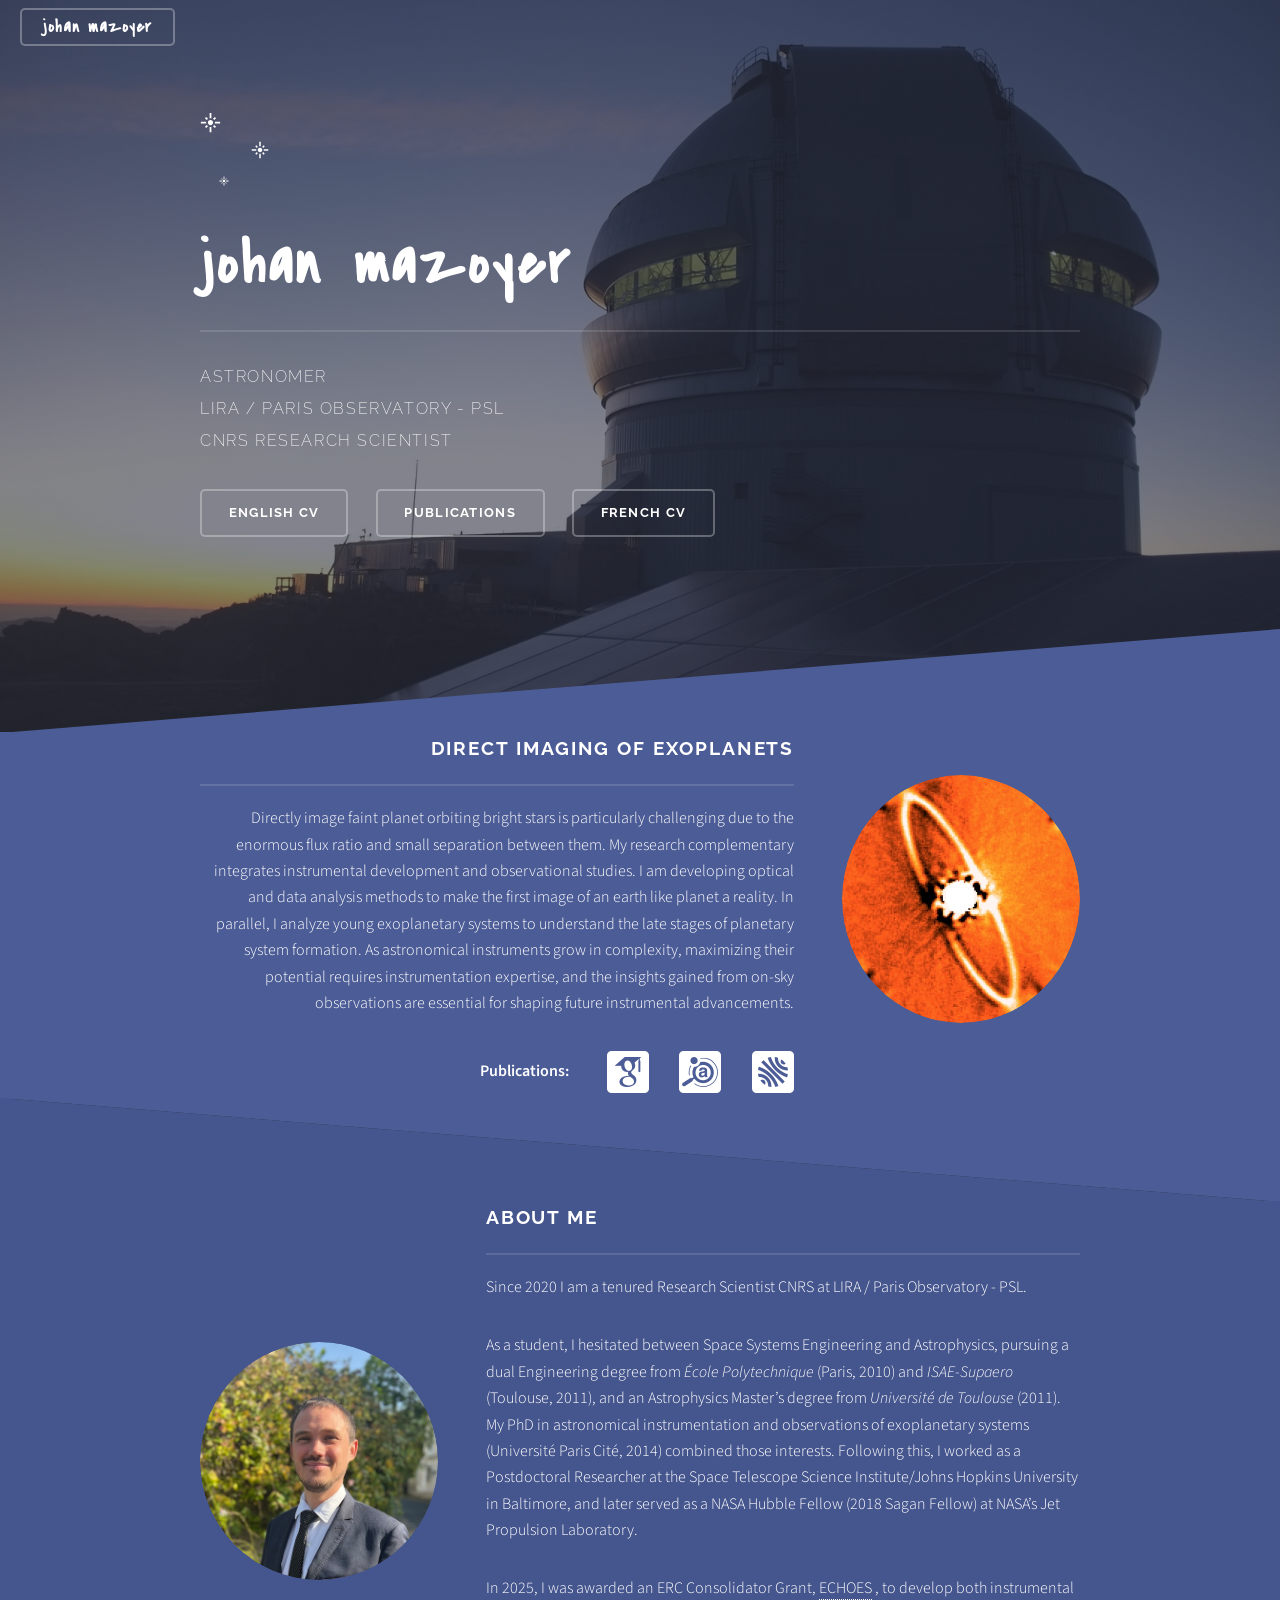
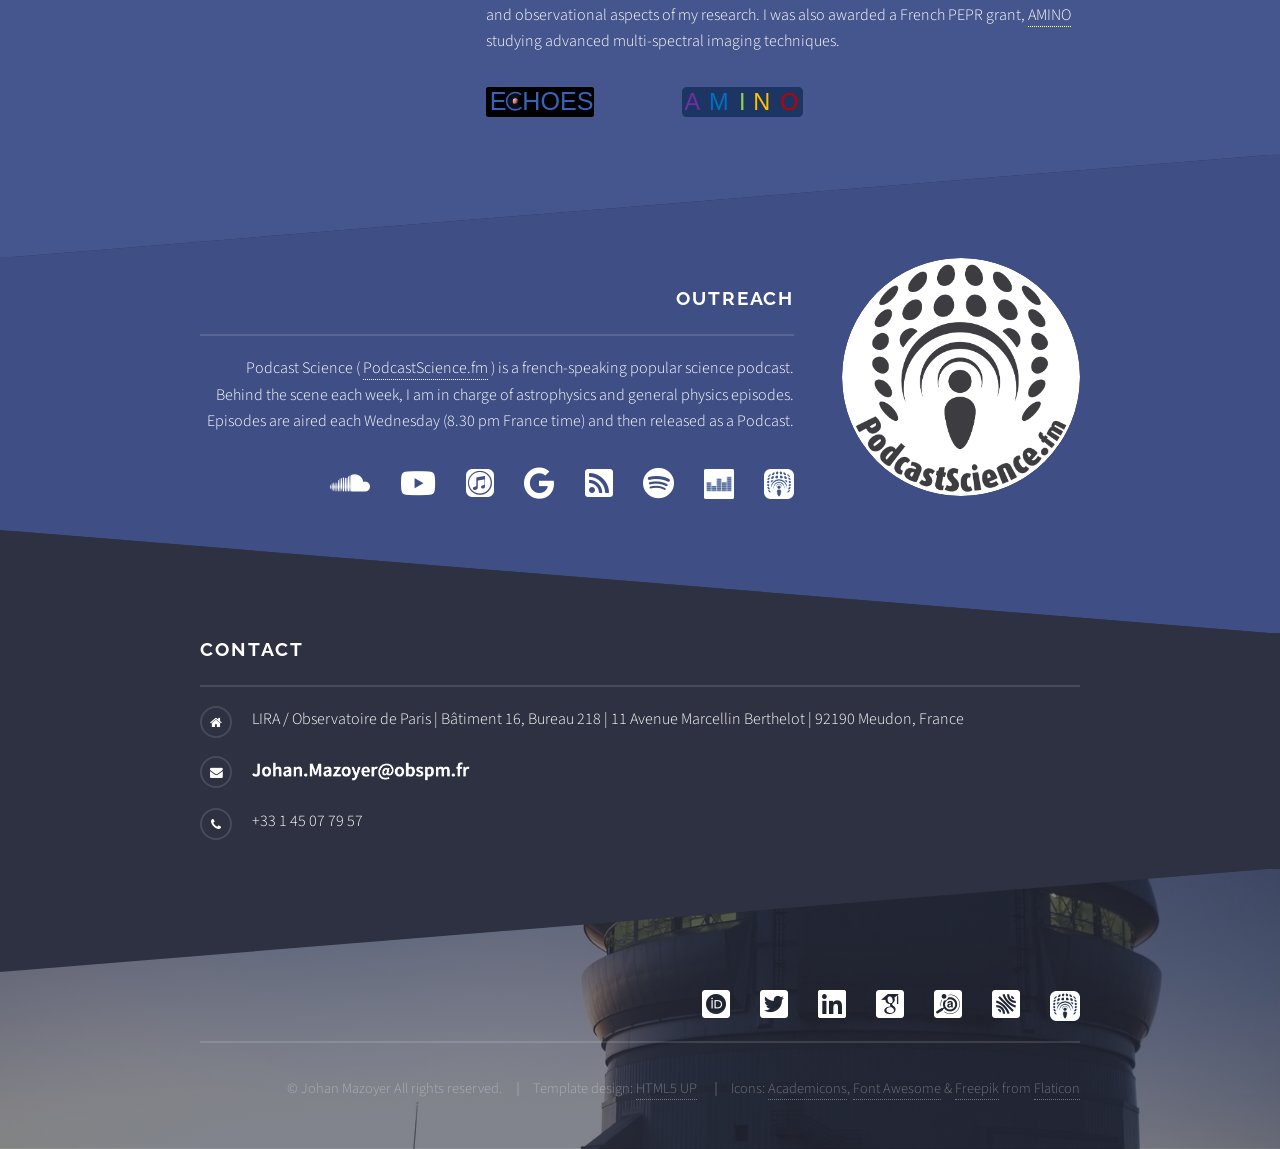
==== commit a95cf3bb: "update" ====
--- a/index.html
+++ b/index.html
@@ -60,60 +60,21 @@
 						<!-- One -->
 							<section id="one" class="wrapper spotlight style1">
 								<div class="inner">
-									<div class="image" target="_blank"><img src="images/me.jpg" alt="" /></div>
+									<div class="image" target="_blank"><img src="images/hr4796.jpg" alt="" /></div>
 									<div class="content">
-										<h2 class="major">About Me</h2>
-										<p>	I am a tenured Research Scientist CNRS at LIRA
-											/ Paris Observatory - PSL </em> since 2020. 
-
-										<p> As a student, I hesitated between Space Systems Engineering and Astrophysics, pursuing a dual Engineering degree from <em>École Polytechnique</em> (Paris, 2010) and <em>ISAE-Supaero</em> (Toulouse, 2011), 
-											and an Astrophysics Master’s degree from <em>Université de Toulouse</em> (2011).
-											My PhD in astronomical instrumentation and observations of exoplanetary systems (Université Paris Cité, 2014) combined those interests. 
-											Following this, I worked as a Postdoctoral Researcher at the Space Telescope Science Institute/Johns Hopkins University in Baltimore, 
-											and later served as a NASA Hubble Fellow (2018 Sagan Fellow) at NASA’s Jet Propulsion Laboratory.</p>
-										</p>
+										<h2 class="major">Direct imaging of exoplanets</h2>
+
+											Directly image faint planet orbiting bright stars is particularly challenging due to the 
+										 	enormous flux ratio and small separation between them.
 											
-										<a href="CV_publi_website/CV_publi_Mazoyer_en.pdf"> English CV (PDF)</a> <span style="display:inline-block; width: 1em;"></span>
-										<strong>|</strong>
-										<span style="display:inline-block; width: 1em;"></span> <a href="CV_publi_website/CV_publi_Mazoyer_fr.pdf"> French CV (PDF)</a>
-										 <!--<a href="CV_publi_website/CV_Mazoyer.pdf" class="special"> English CV (PDF)</a>
-										 <a href="CV_publi_website/CV_Mazoyer_FR.pdf" class="special"> French CV (PDF)</a>-->
-
-									</div>
-								</div>
-							</section>
-
-						<!-- Two -->
-							<section id="two" class="wrapper alt spotlight style2">
-								<div class="inner">
-									<div class="image"><img src="images/hr4796.jpg" alt="" /></div>
-									<div class="content">
-										<h2 class="major">Research</h2>
-										<p>My research is both in astronomical instrumentation and observations, 
-											for the study of young circumstellar environnements (exoplanets and debris disks). 
-											Directly image faint planet orbiting bright stars is particularly challenging due to the 
-										 	enormous flux ratio (high contrast level) and small separation (high angular resolution) between then.
-											My instrumentation research is about developing optical and post-processing 
-											methods to make this type of observations a reality. In parallel, I analyze debris disks
-											(Kuiper belt analogs) and exoplanets images from current high-contrast instruments,
-											to understand the late stages of planetary system formation and evolution. </p>
-
-										<p>In 2025, I was awarded an ERC Consolidator Grant, <a href="https://lira.obspm.fr/erc-echoes" target="_blank"><u class="dotted">ECHOES</u></a> , to develop both instrumental and 
-											observational aspects of my research. I was also awarded a French PEPR grant, <a href="https://pepr-origins.fr/en/projet/advanced-multi-spectral-imaging-using-novel-wavefront-sensors-with-optical-photon-counting-detectors-amino-2/" target="_blank"><u class="dotted">AMINO</u></a>  studying advanced multi-spectral imaging techniques.</p>
-										<p>
-										<a href="https://lira.obspm.fr/erc-echoes/" target="_blank">
-													<div id="cf">
-														<img class="bottom" src="images/icons/echoes_transparent.svg" height="30" />
-														<img class="top" src="images/icons/echoes.svg" height="30" />
-													</div>
-										</a>
-										<span style="display:inline-block; width: 10em;"></span>
-										<a href="https://pepr-origins.fr/en/projet/advanced-multi-spectral-imaging-using-novel-wavefront-sensors-with-optical-photon-counting-detectors-amino-2/" target="_blank">
-													<div id="cf">
-														<img class="bottom" src="images/icons/AMINO_transparent.svg" height="30" />
-														<img class="top" src="images/icons/AMINO.svg" height="30" />
-													</div>
-										</a>
+											My research complementary integrates instrumental development and observational studies. 
+
+											I am developing optical and data analysis methods to make the first image of an earth like planet a reality. 
+											In parallel, I analyze young exoplanetary systems to understand the late stages of planetary system formation.
+
+											As astronomical instruments grow in complexity, maximizing their potential requires instrumentation expertise, 
+											and the insights gained from on-sky observations are essential for shaping future instrumental advancements.
+											
 										</p>
 										<b>Publications:</b>
 										<span style="display:inline-block; width: 2em;"></span>
@@ -128,10 +89,47 @@
 										<a class="ai ai-hal-square ai-3x" style=" vertical-align: middle;"
 										href="https://cv.hal.science/jmazoyer"
 										target="_blank"></a>
-										<!-- <a class="fa fa-file-pdf-o fa-3x" style=" vertical-align: middle;"
-										href="my_procs.html"
-										target="_blank"></a> -->
+
+									</div>
+								</div>
+							</section>
+
+						<!-- Two -->
+							<section id="two" class="wrapper alt spotlight style2">
+								<div class="inner">
+									<div class="image"><img src="images/me.jpg" alt="" /></div>
+									<div class="content">
+										<h2 class="major">About me</h2>										
+										<p>	Since 2020 I am a tenured Research Scientist CNRS at LIRA
+											/ Paris Observatory - PSL. 
+										<p> As a student, I hesitated between Space Systems Engineering and Astrophysics, pursuing a dual Engineering degree from <em>École Polytechnique</em> (Paris, 2010) and <em>ISAE-Supaero</em> (Toulouse, 2011), 
+											and an Astrophysics Master’s degree from <em>Université de Toulouse</em> (2011).
+											My PhD in astronomical instrumentation and observations of exoplanetary systems (Université Paris Cité, 2014) combined those interests. 
+											Following this, I worked as a Postdoctoral Researcher at the Space Telescope Science Institute/Johns Hopkins University in Baltimore, 
+											and later served as a NASA Hubble Fellow (2018 Sagan Fellow) at NASA’s Jet Propulsion Laboratory.</p>
 										</p>
+										<p>In 2025, I was awarded an ERC Consolidator Grant, <a href="https://lira.obspm.fr/erc-echoes" target="_blank"><u class="dotted">ECHOES</u></a> , to develop both instrumental and 
+											observational aspects of my research. I was also awarded a French PEPR grant, <a href="https://pepr-origins.fr/en/projet/advanced-multi-spectral-imaging-using-novel-wavefront-sensors-with-optical-photon-counting-detectors-amino-2/" target="_blank"><u class="dotted">AMINO</u></a>  studying advanced multi-spectral imaging techniques.</p>
+										<p>
+										<a href="https://lira.obspm.fr/erc-echoes/" target="_blank">
+													<div id="cf">
+														<img class="bottom" src="images/icons/echoes_transparent.svg" height="30" />
+														<img class="top" src="images/icons/echoes.svg" height="30" />
+													</div>
+										</a>
+										<span style="display:inline-block; width: 10em;"></span>
+										<a href="https://pepr-origins.fr/en/projet/advanced-multi-spectral-imaging-using-novel-wavefront-sensors-with-optical-photon-counting-detectors-amino-2/" target="_blank">
+													<div id="cf">
+														<img class="bottom" src="images/icons/AMINO_transparent.svg" height="30" />
+														<img class="top" src="images/icons/AMINO.svg" height="30" />
+													</div>
+										</a>
+										</p>
+										<!-- <a href="CV_publi_website/CV_publi_Mazoyer_en.pdf"> English CV (PDF)</a> <span style="display:inline-block; width: 1em;"></span>
+										<strong>|</strong>
+										<span style="display:inline-block; width: 1em;"></span> <a href="CV_publi_website/CV_publi_Mazoyer_fr.pdf"> French CV (PDF)</a> -->
+										 <!--<a href="CV_publi_website/CV_Mazoyer.pdf" class="special"> English CV (PDF)</a>
+										 <a href="CV_publi_website/CV_Mazoyer_FR.pdf" class="special"> French CV (PDF)</a>-->										
 									</div>
 								</div>
 							</section>
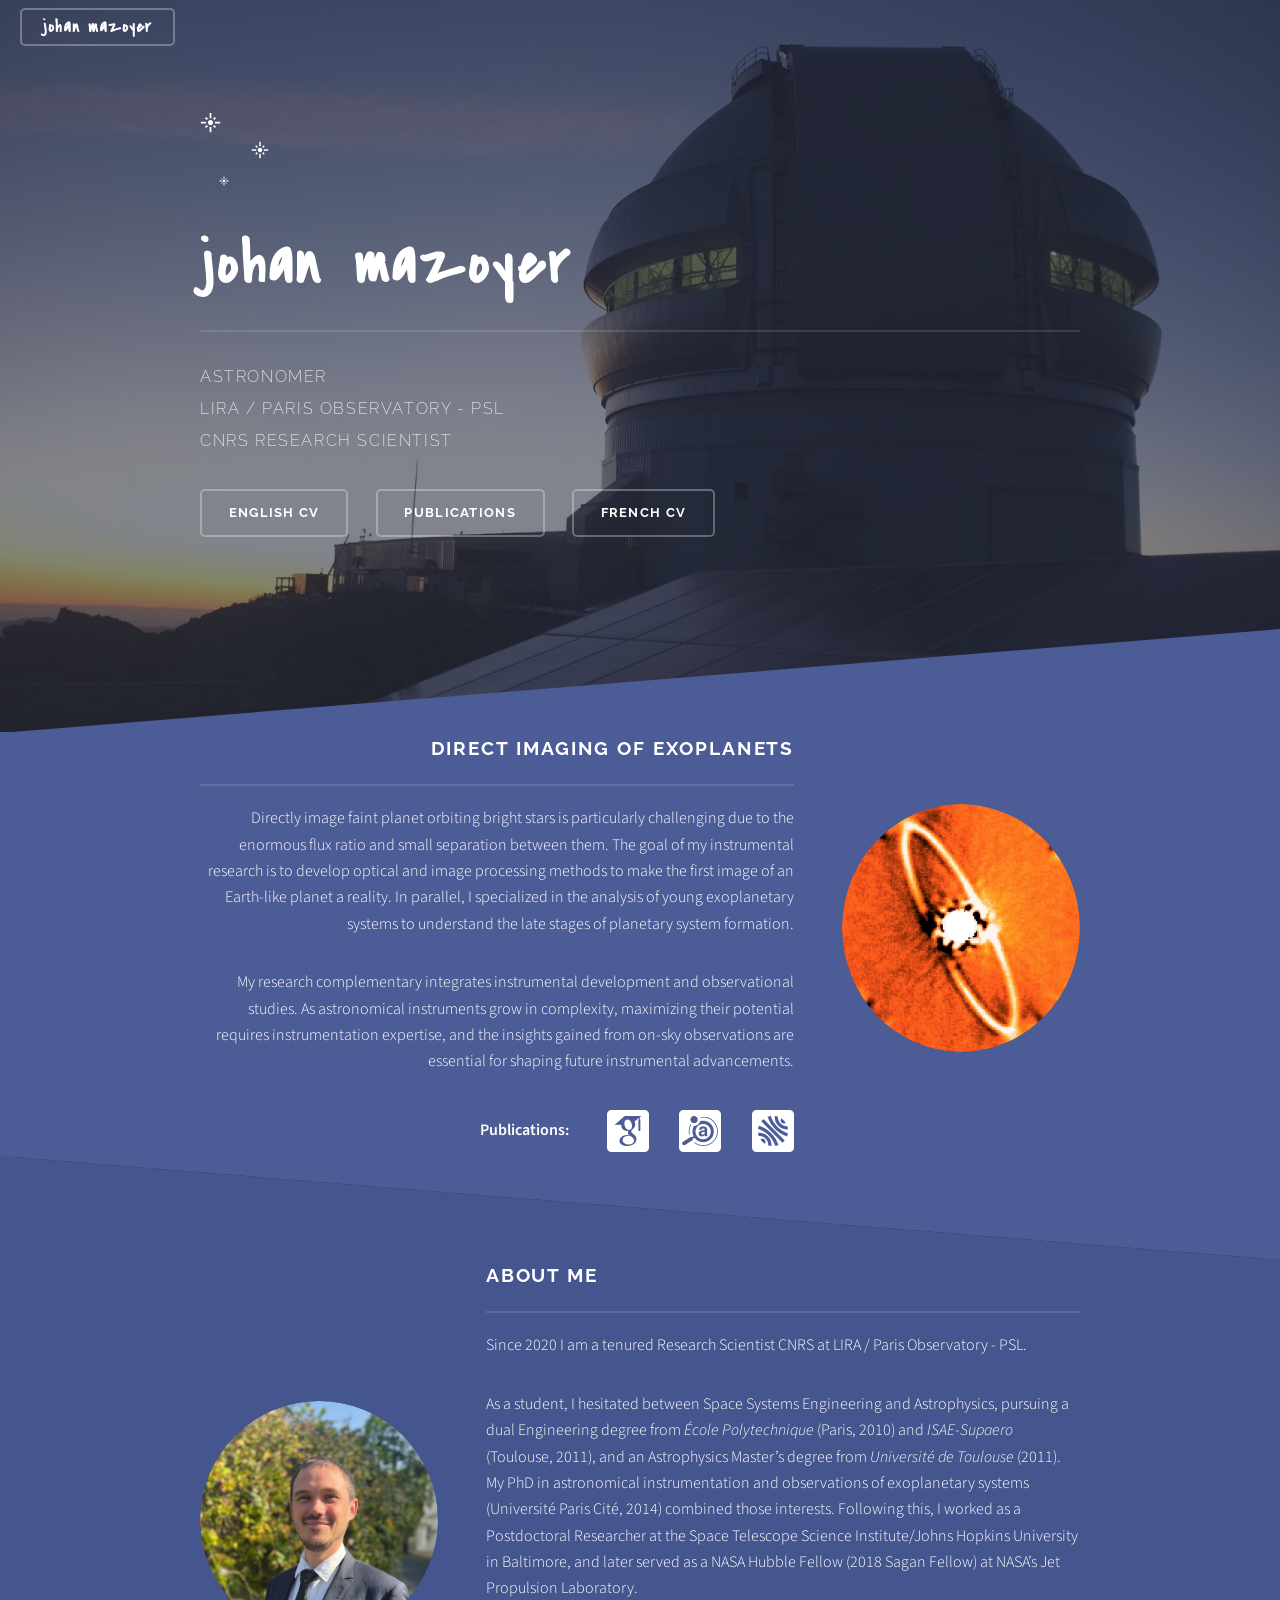
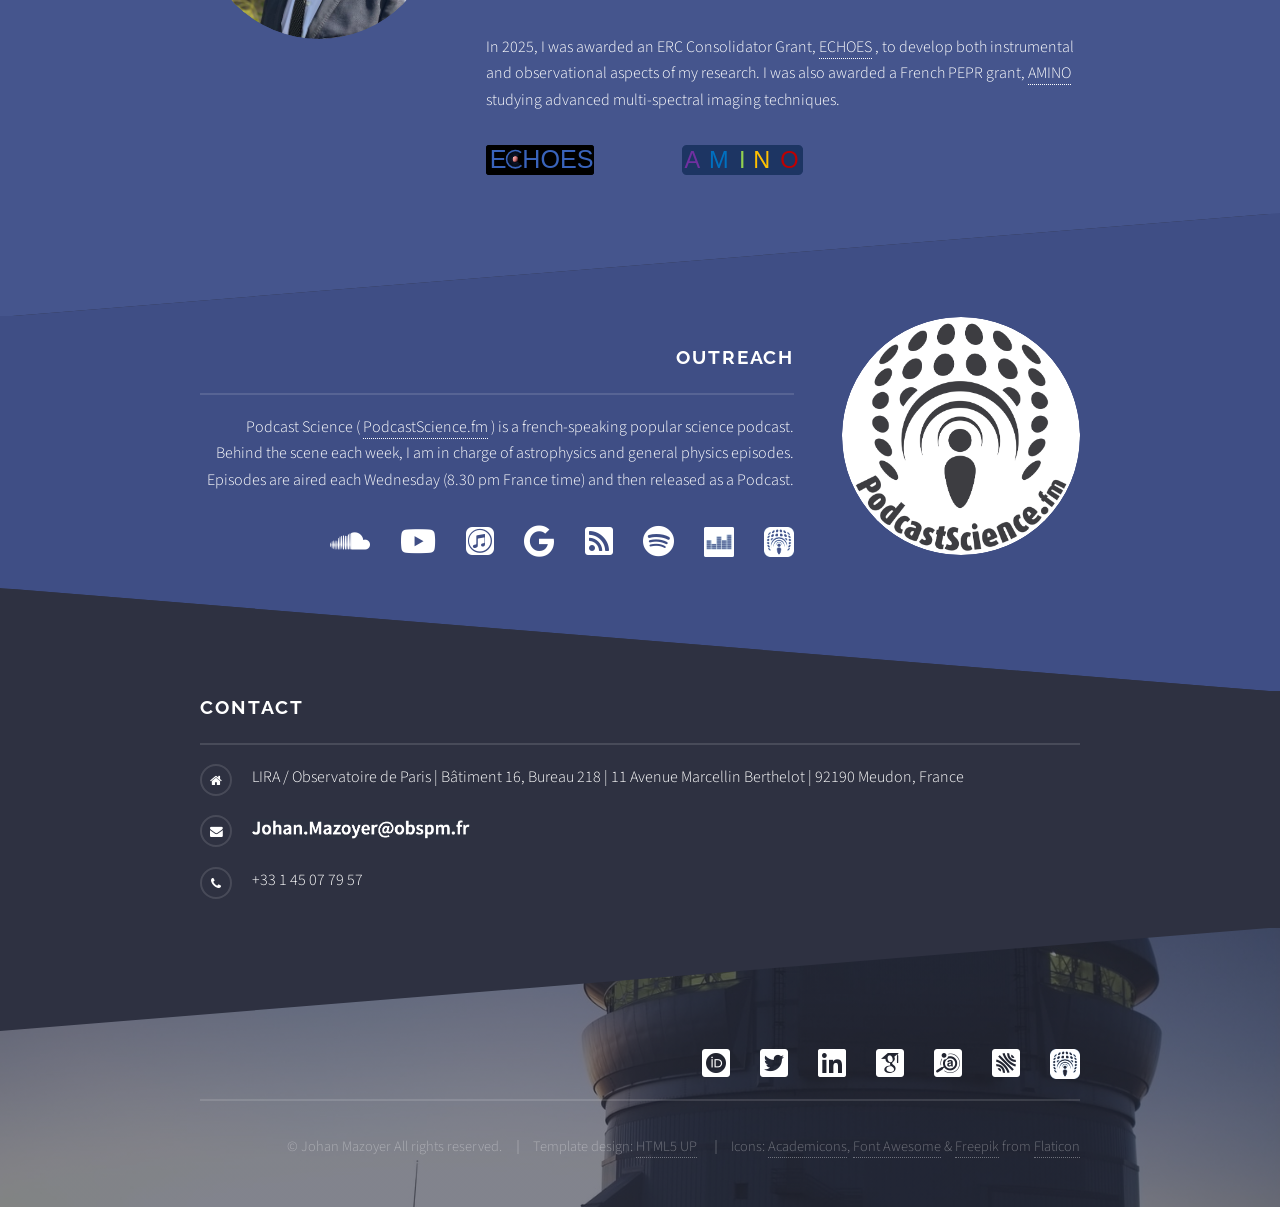
==== commit e7a0897d: "update" ====
--- a/index.html
+++ b/index.html
@@ -63,15 +63,14 @@
 									<div class="image" target="_blank"><img src="images/hr4796.jpg" alt="" /></div>
 									<div class="content">
 										<h2 class="major">Direct imaging of exoplanets</h2>
-
+										<p>
 											Directly image faint planet orbiting bright stars is particularly challenging due to the 
-										 	enormous flux ratio and small separation between them.
-											
+										 	enormous flux ratio and small separation between them. The goal of my instrumental research is to develop optical 
+											and image processing methods to make the first image of an Earth-like planet a reality. In parallel,
+											I specialized in the analysis of young exoplanetary systems to understand the late stages of planetary system formation.
+										</p>	
+										<p>
 											My research complementary integrates instrumental development and observational studies. 
-
-											I am developing optical and data analysis methods to make the first image of an earth like planet a reality. 
-											In parallel, I analyze young exoplanetary systems to understand the late stages of planetary system formation.
-
 											As astronomical instruments grow in complexity, maximizing their potential requires instrumentation expertise, 
 											and the insights gained from on-sky observations are essential for shaping future instrumental advancements.
 											
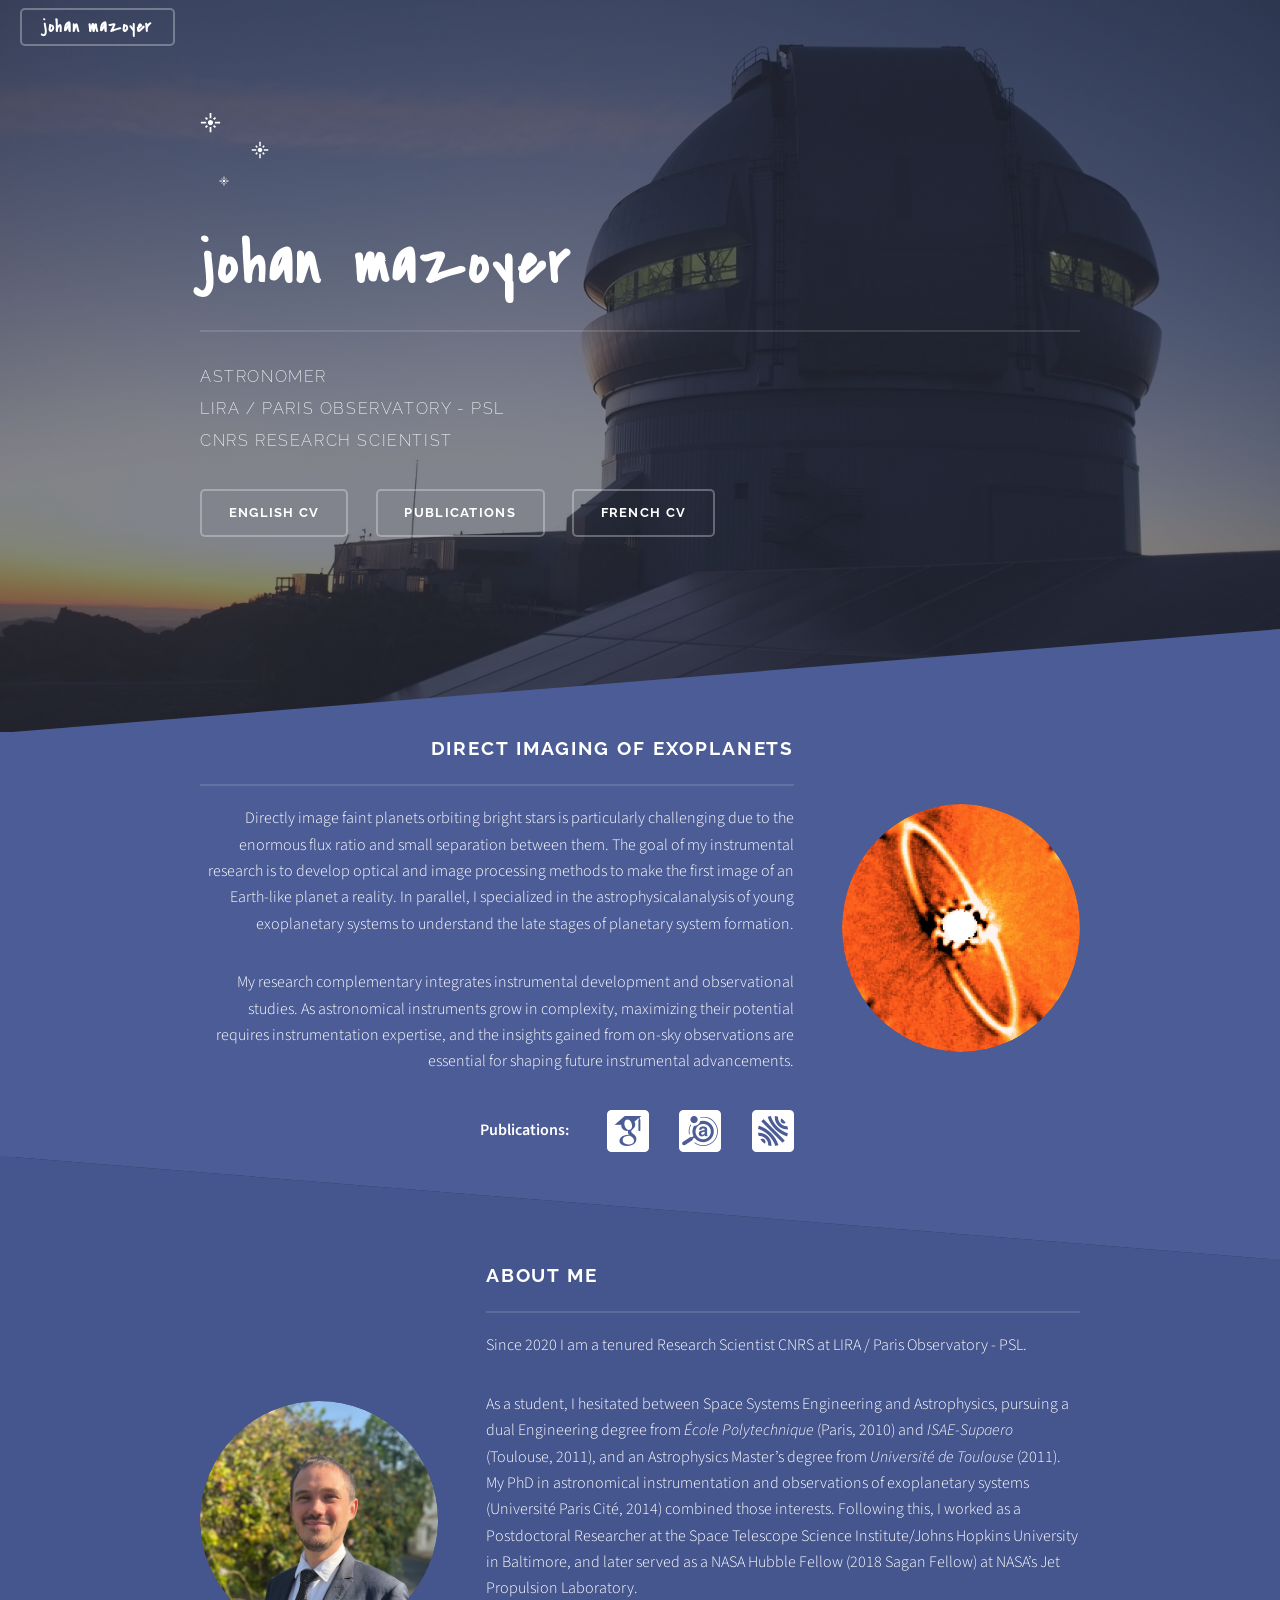
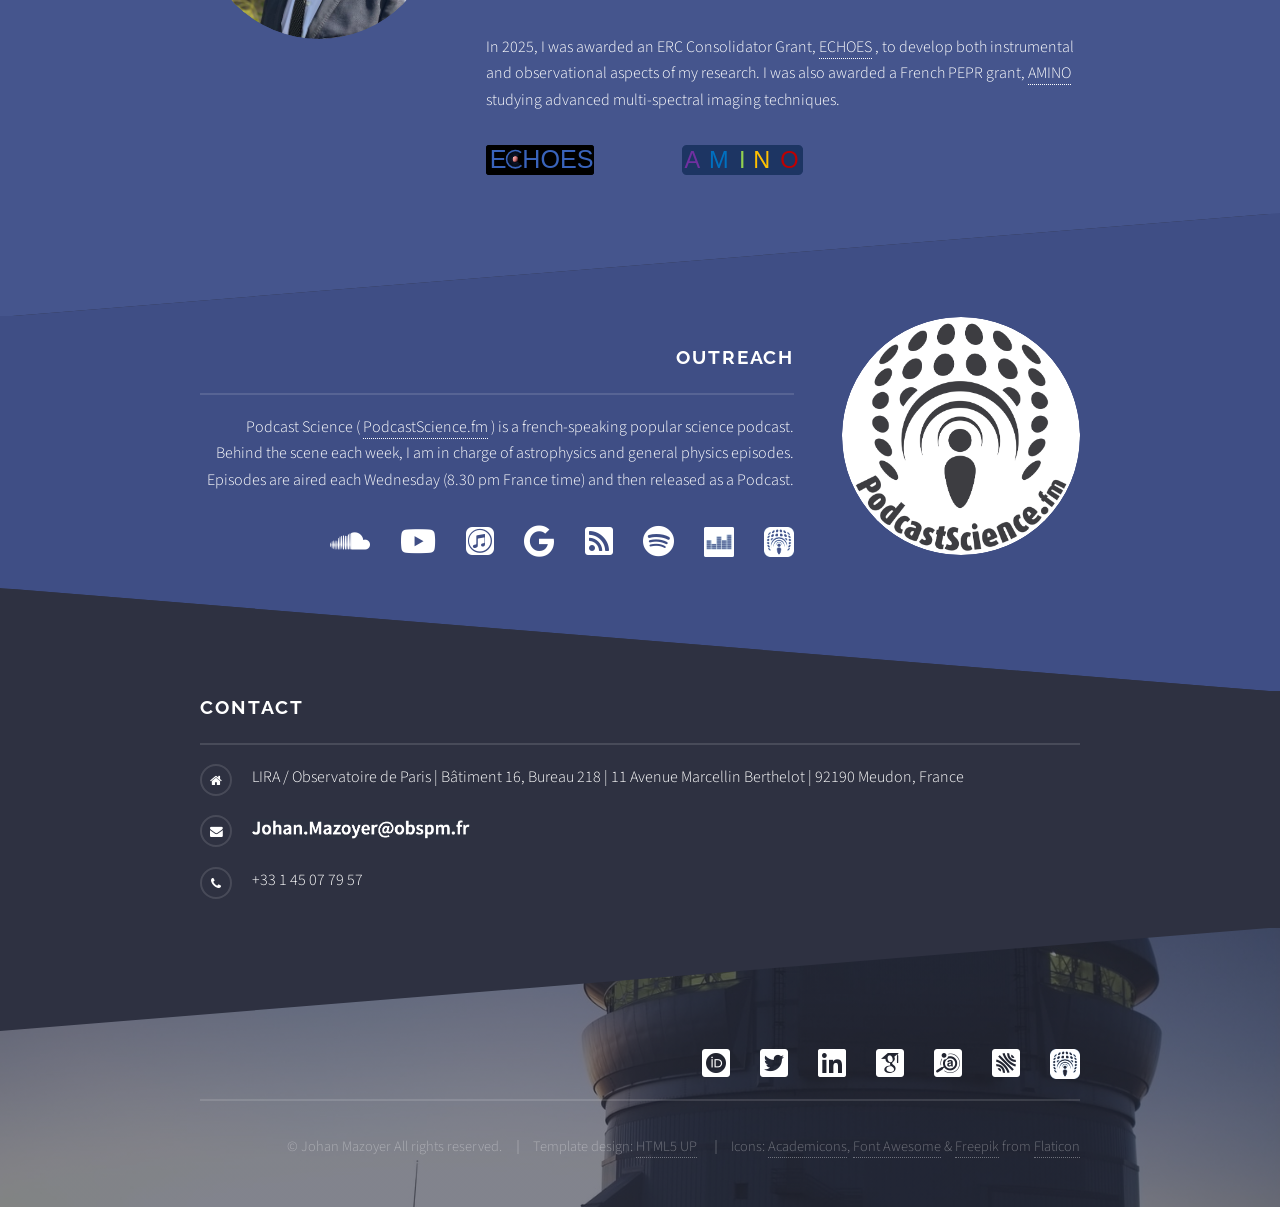
==== commit 86f45f00: "update" ====
--- a/index.html
+++ b/index.html
@@ -64,10 +64,10 @@
 									<div class="content">
 										<h2 class="major">Direct imaging of exoplanets</h2>
 										<p>
-											Directly image faint planet orbiting bright stars is particularly challenging due to the 
+											Directly image faint planets orbiting bright stars is particularly challenging due to the 
 										 	enormous flux ratio and small separation between them. The goal of my instrumental research is to develop optical 
 											and image processing methods to make the first image of an Earth-like planet a reality. In parallel,
-											I specialized in the analysis of young exoplanetary systems to understand the late stages of planetary system formation.
+											I specialized in the astrophysicalanalysis of young exoplanetary systems to understand the late stages of planetary system formation.
 										</p>	
 										<p>
 											My research complementary integrates instrumental development and observational studies. 
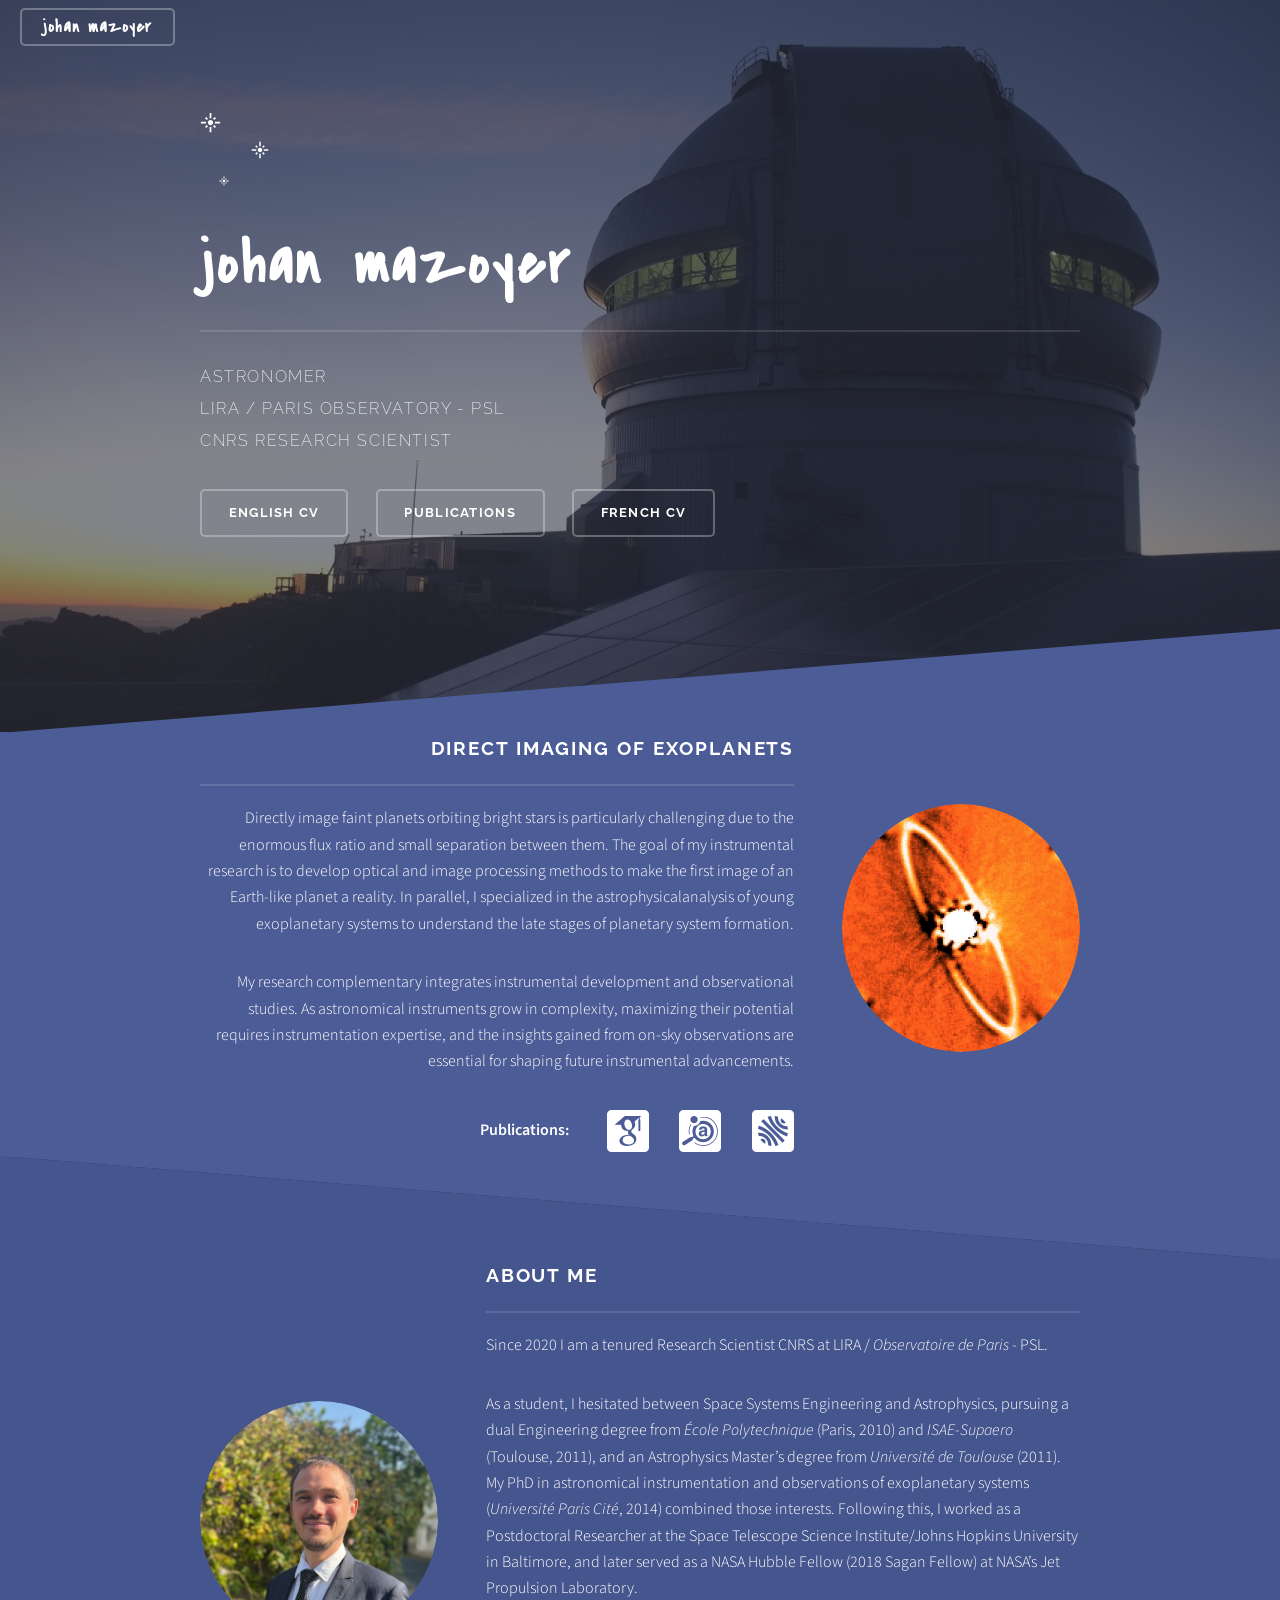
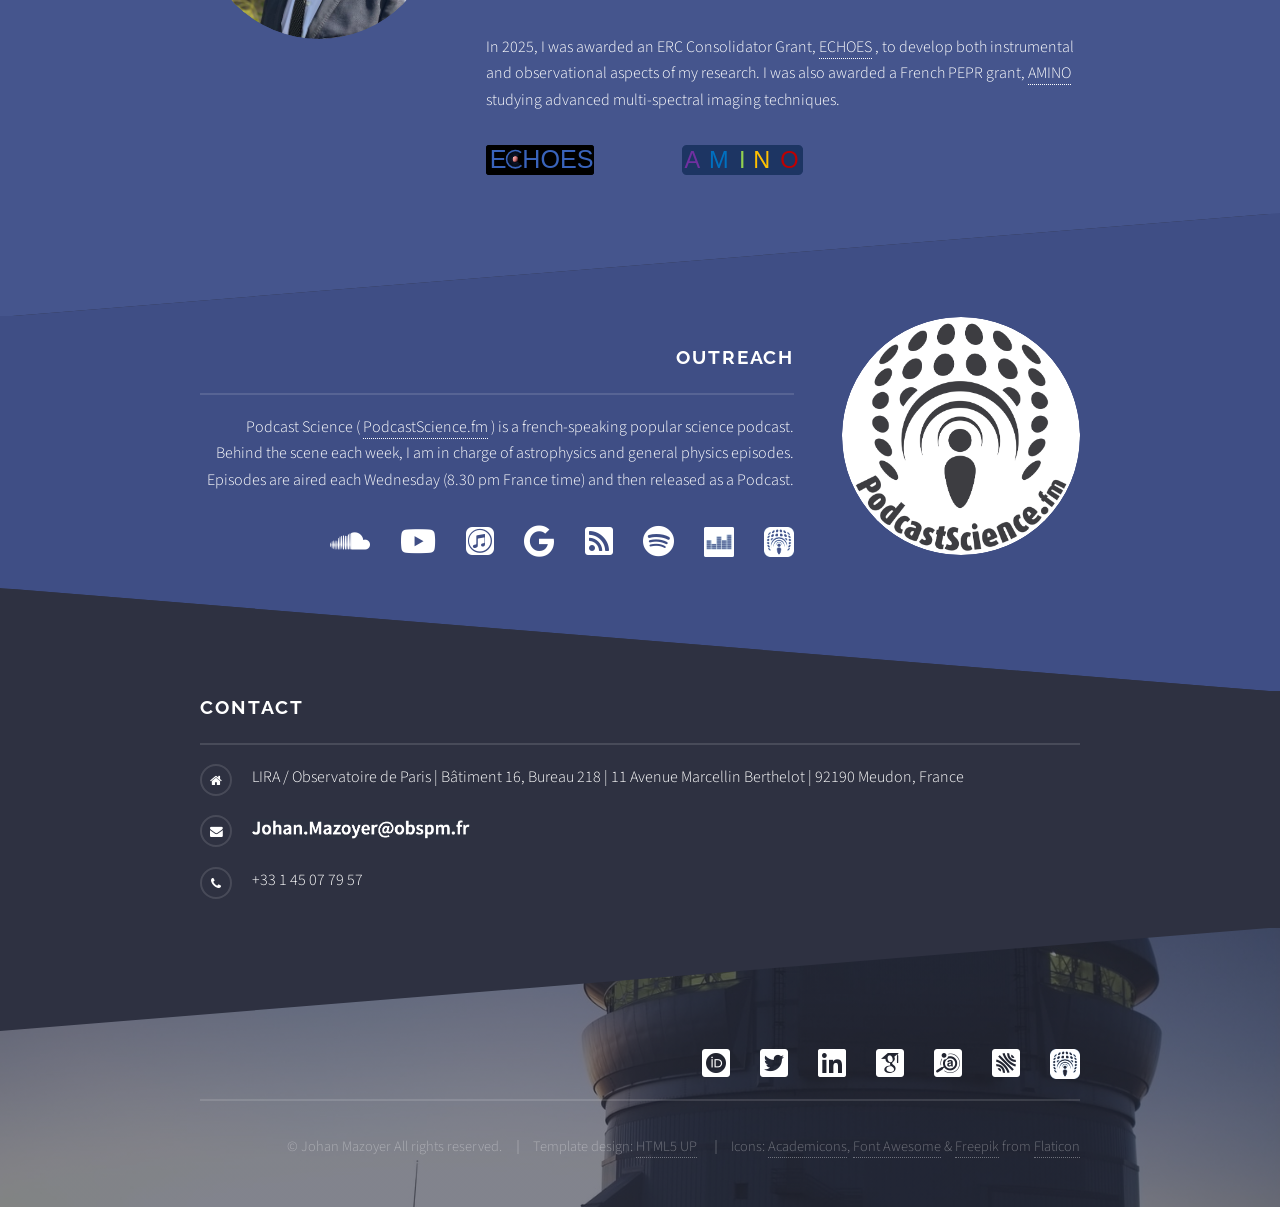
==== commit 86676c3e: "update" ====
--- a/index.html
+++ b/index.html
@@ -100,10 +100,10 @@
 									<div class="content">
 										<h2 class="major">About me</h2>										
 										<p>	Since 2020 I am a tenured Research Scientist CNRS at LIRA
-											/ Paris Observatory - PSL. 
+											/ <em>Observatoire de Paris</em> - PSL. 
 										<p> As a student, I hesitated between Space Systems Engineering and Astrophysics, pursuing a dual Engineering degree from <em>École Polytechnique</em> (Paris, 2010) and <em>ISAE-Supaero</em> (Toulouse, 2011), 
 											and an Astrophysics Master’s degree from <em>Université de Toulouse</em> (2011).
-											My PhD in astronomical instrumentation and observations of exoplanetary systems (Université Paris Cité, 2014) combined those interests. 
+											My PhD in astronomical instrumentation and observations of exoplanetary systems (<em>Université Paris Cité</em>, 2014) combined those interests. 
 											Following this, I worked as a Postdoctoral Researcher at the Space Telescope Science Institute/Johns Hopkins University in Baltimore, 
 											and later served as a NASA Hubble Fellow (2018 Sagan Fellow) at NASA’s Jet Propulsion Laboratory.</p>
 										</p>
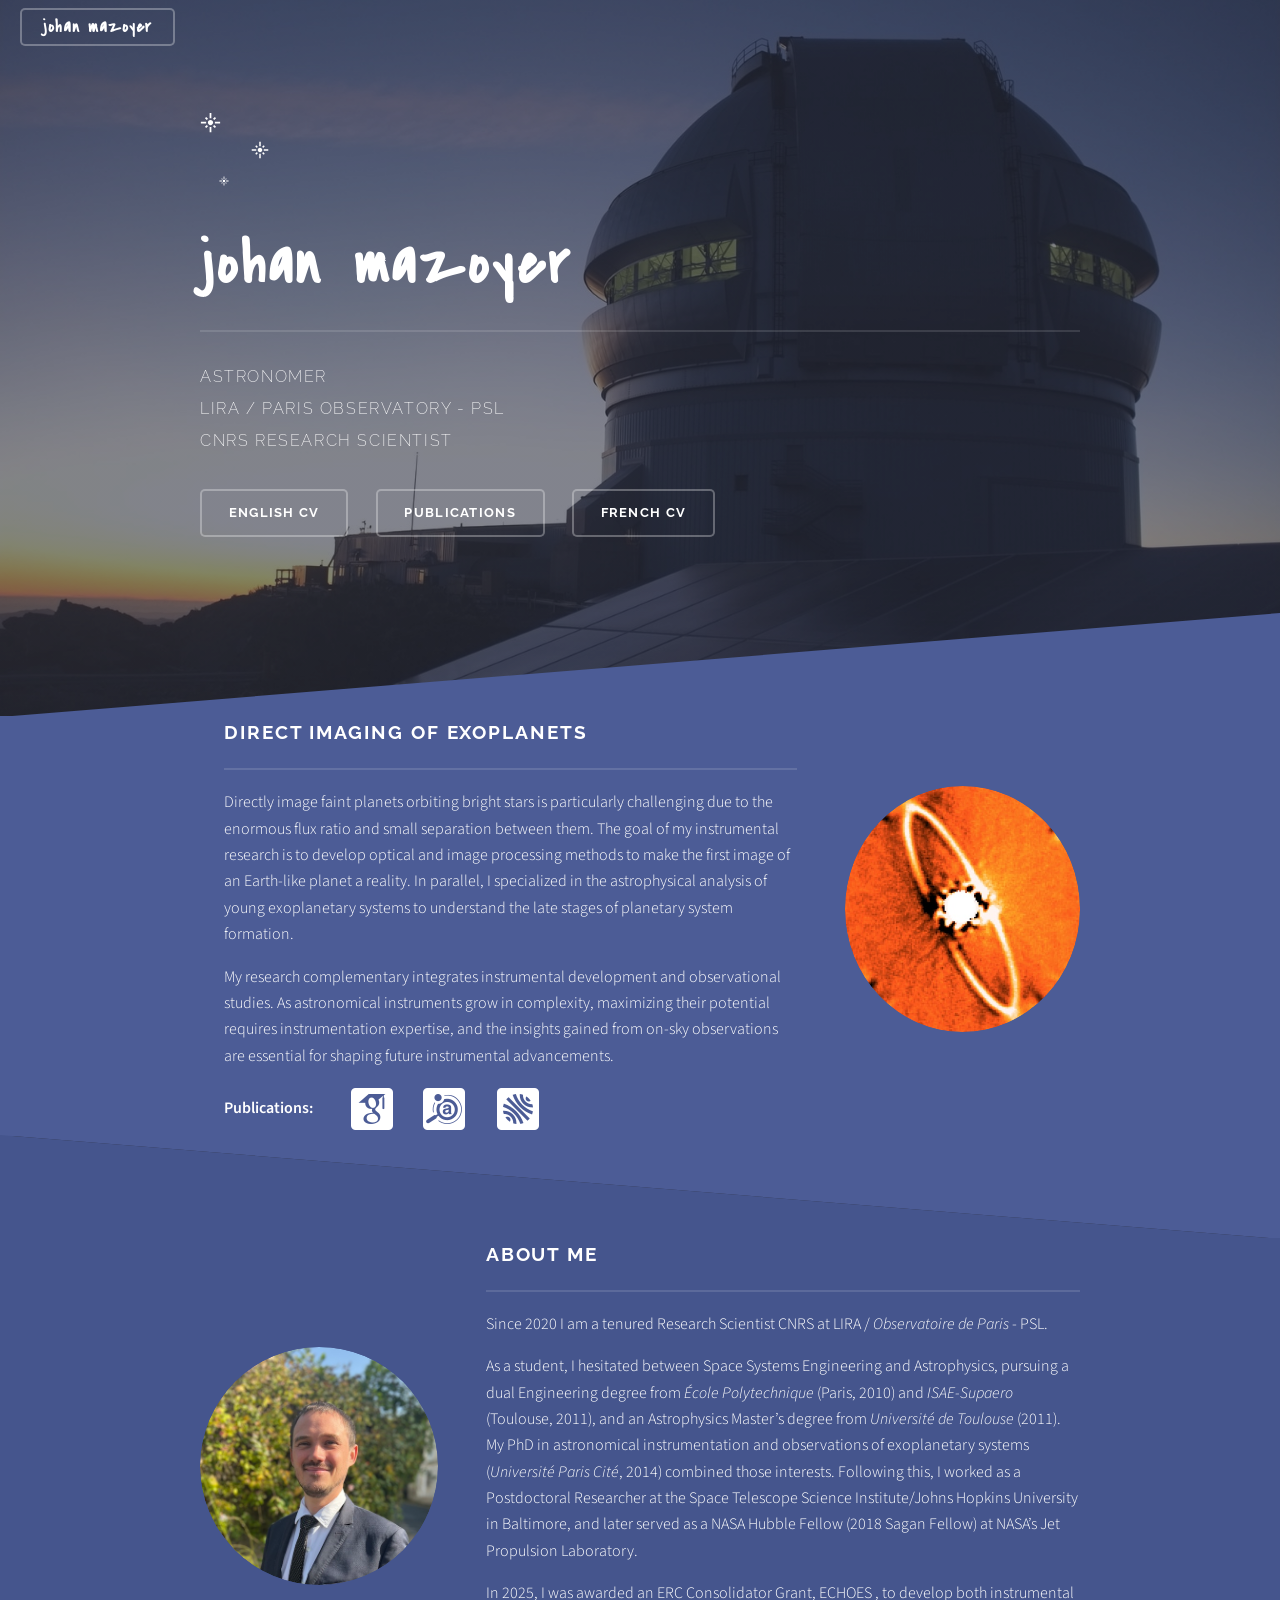
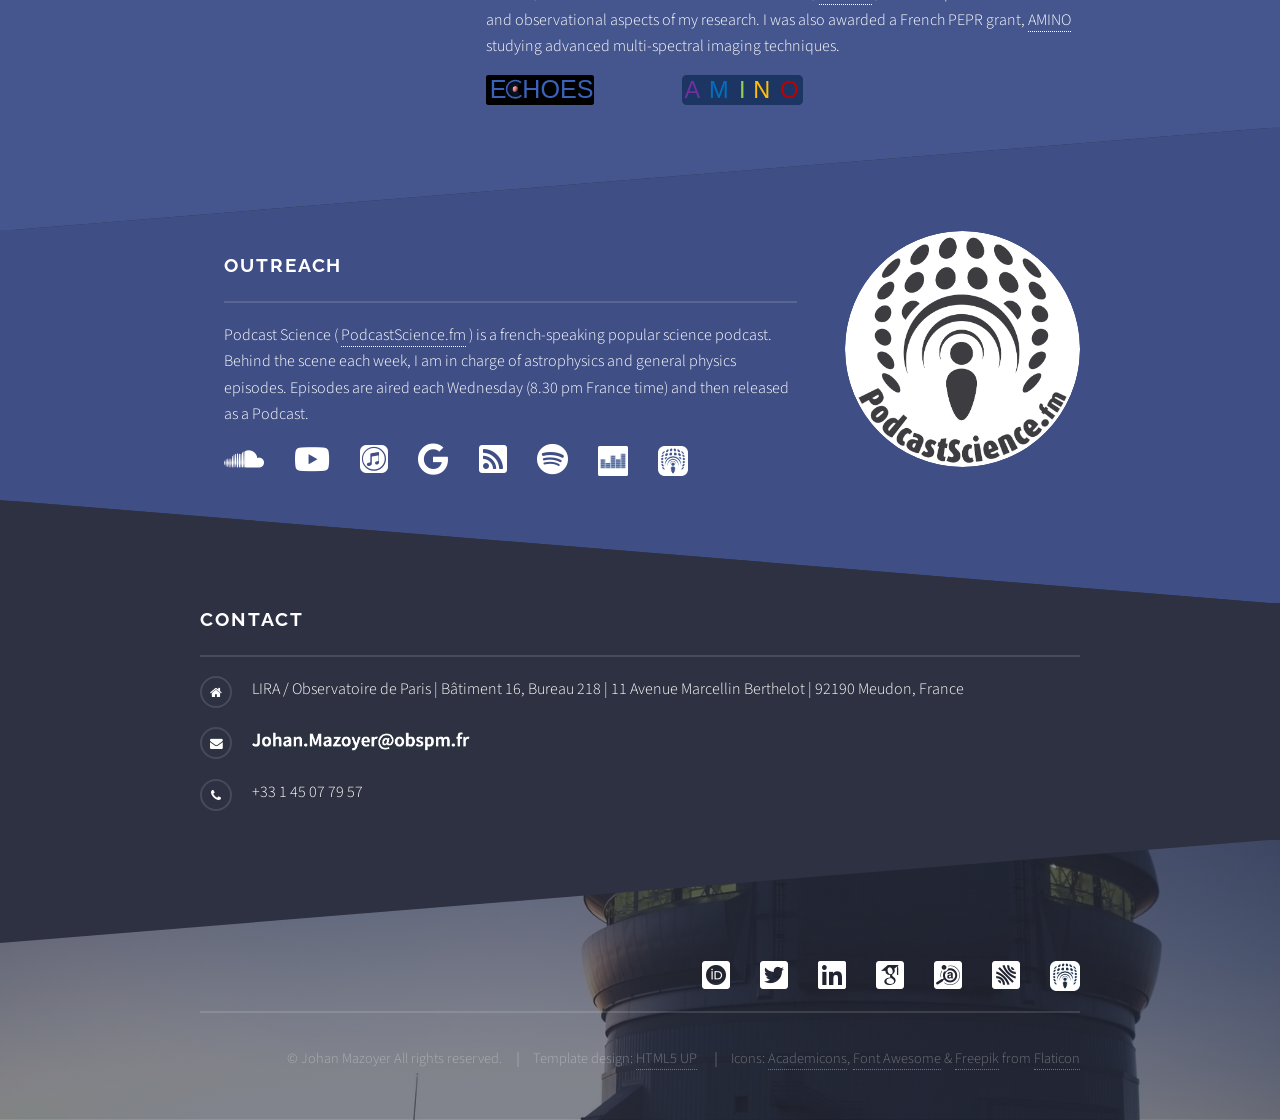
==== commit b79313bf: "typo" ====
--- a/index.html
+++ b/index.html
@@ -67,7 +67,7 @@
 											Directly image faint planets orbiting bright stars is particularly challenging due to the 
 										 	enormous flux ratio and small separation between them. The goal of my instrumental research is to develop optical 
 											and image processing methods to make the first image of an Earth-like planet a reality. In parallel,
-											I specialized in the astrophysicalanalysis of young exoplanetary systems to understand the late stages of planetary system formation.
+											I specialized in the astrophysical analysis of young exoplanetary systems to understand the late stages of planetary system formation.
 										</p>	
 										<p>
 											My research complementary integrates instrumental development and observational studies. 
--- a/assets/css/main.css
+++ b/assets/css/main.css
@@ -244,7 +244,7 @@
 	}
 
 	p {
-		margin: 0 0 2em 0;
+		margin: 0 0 1em 0;
 	}
 
 	h1, h2, h3, h4, h5, h6 {
@@ -3788,7 +3788,11 @@
 				-webkit-flex-direction: row-reverse;
 				-ms-flex-direction: row-reverse;
 				flex-direction: row-reverse;
-				text-align: right;
+				text-align: left;
+			}
+
+			.wrapper.spotlight:nth-child(2n - 1) .content {
+				padding-left: 1.5em;
 			}
 
 			.wrapper.spotlight:nth-child(2n - 1) .image {
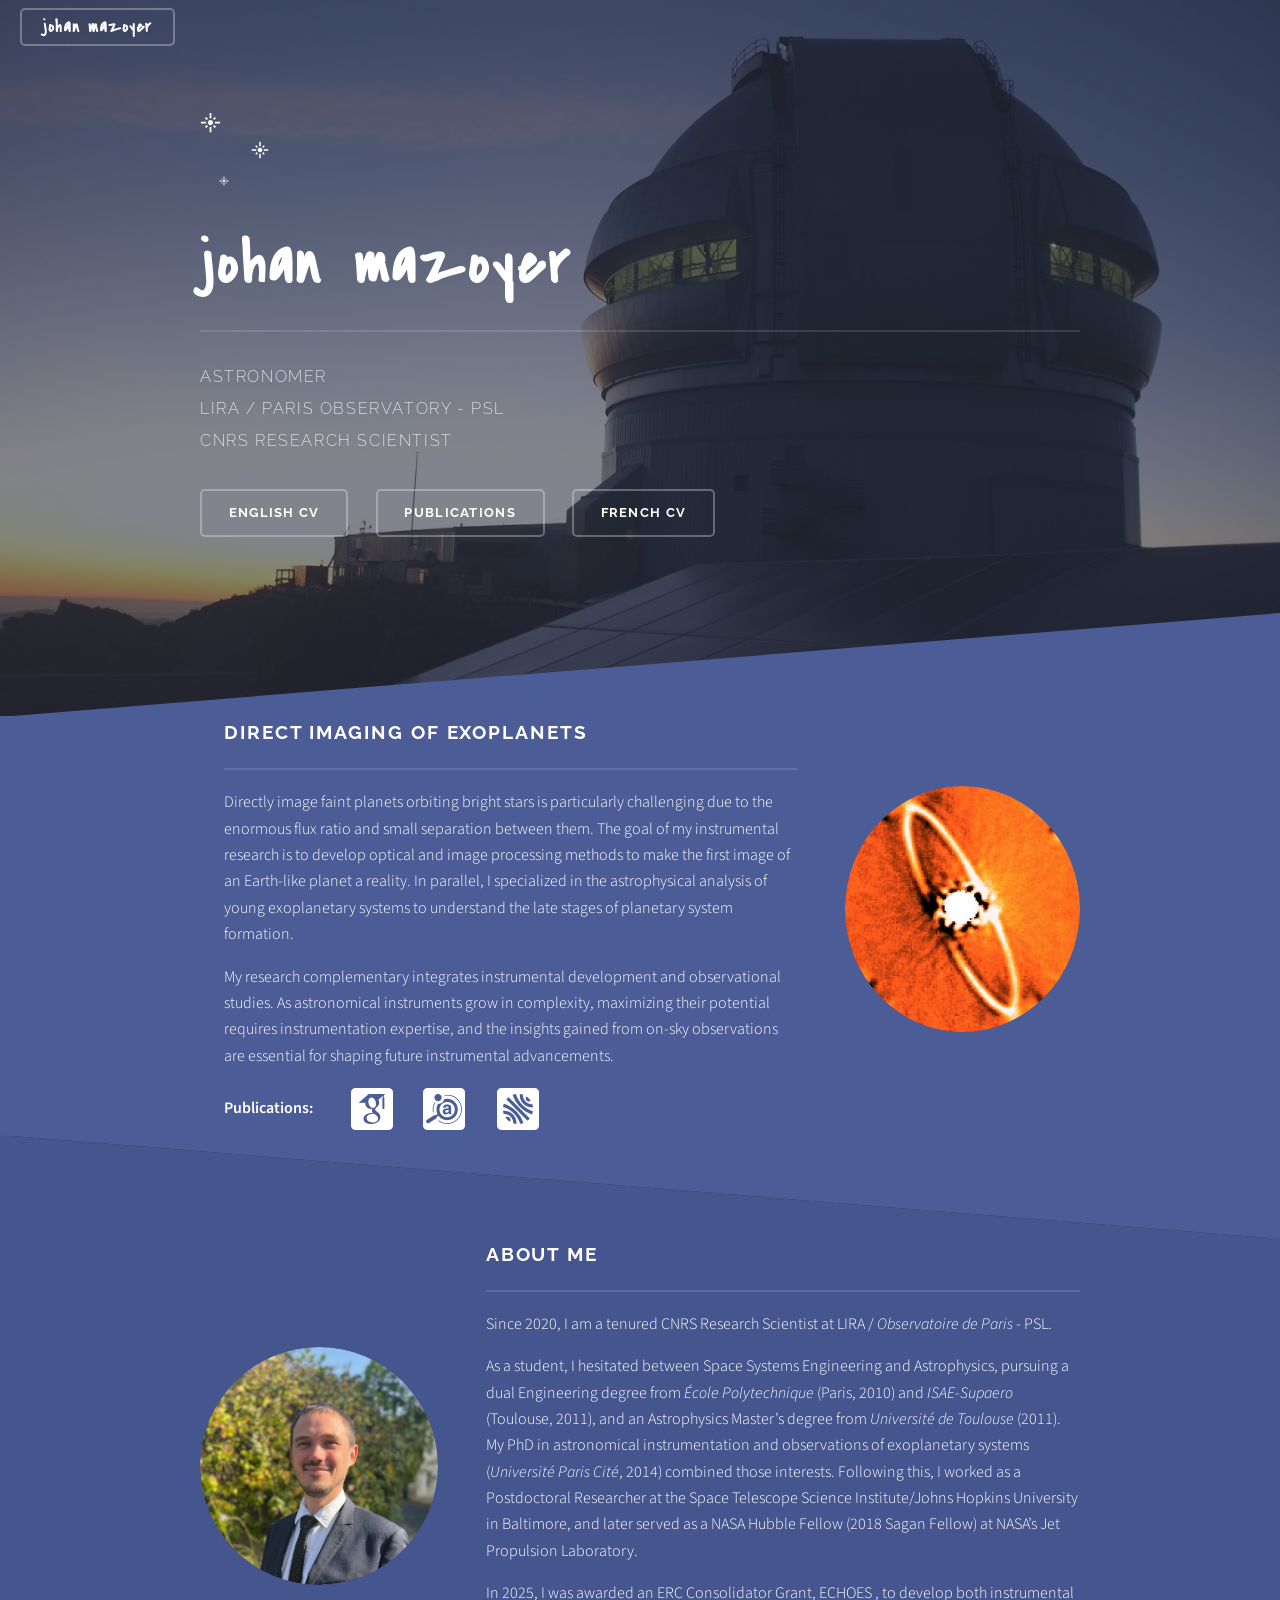
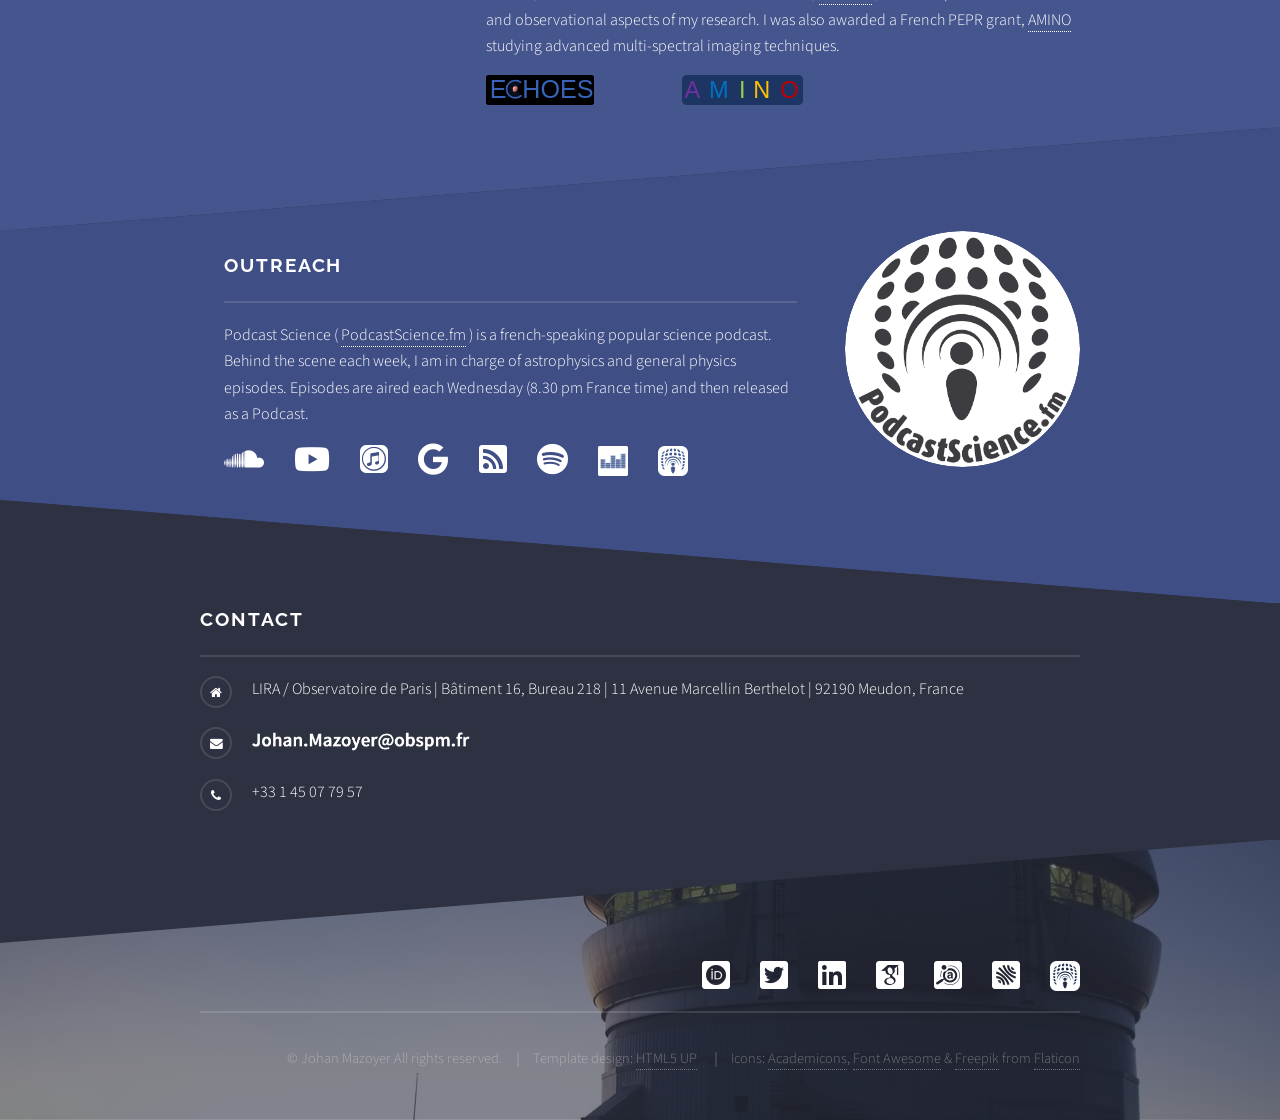
==== commit 6ace0c17: "comma" ====
--- a/index.html
+++ b/index.html
@@ -99,7 +99,7 @@
 									<div class="image"><img src="images/me.jpg" alt="" /></div>
 									<div class="content">
 										<h2 class="major">About me</h2>										
-										<p>	Since 2020 I am a tenured Research Scientist CNRS at LIRA
+										<p>	Since 2020, I am a tenured CNRS Research Scientist at LIRA
 											/ <em>Observatoire de Paris</em> - PSL. 
 										<p> As a student, I hesitated between Space Systems Engineering and Astrophysics, pursuing a dual Engineering degree from <em>École Polytechnique</em> (Paris, 2010) and <em>ISAE-Supaero</em> (Toulouse, 2011), 
 											and an Astrophysics Master’s degree from <em>Université de Toulouse</em> (2011).
